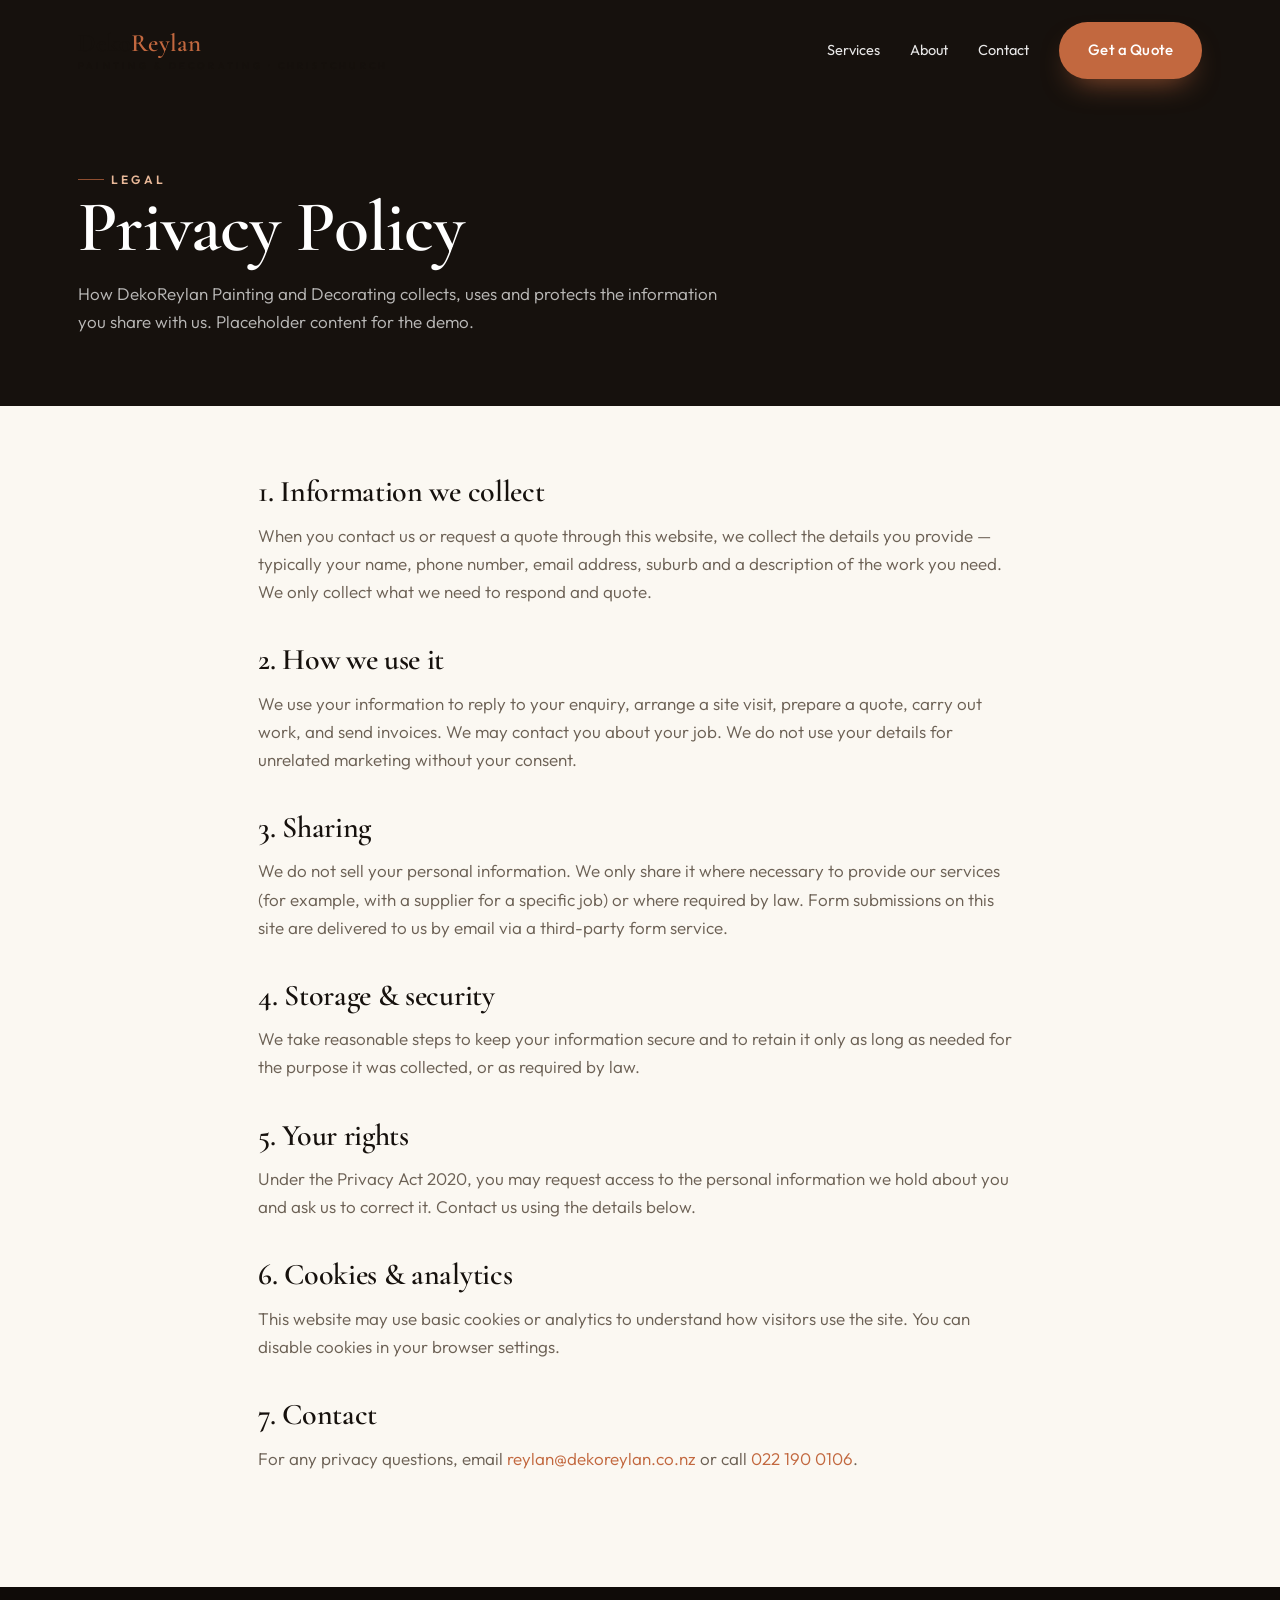
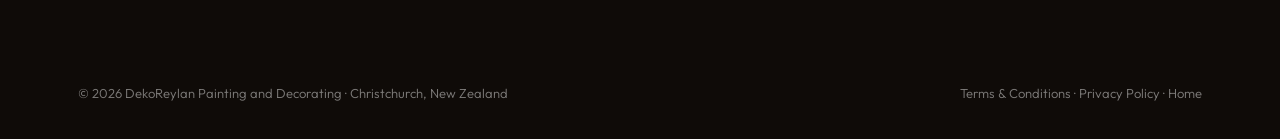
==== privacy.html @ f96023ec "Initial build: DekoReylan Painting and Decorating" ====
<!DOCTYPE html>
<html lang="en-NZ">
<head>
<meta charset="UTF-8" />
<meta name="viewport" content="width=device-width, initial-scale=1.0" />
<title>Privacy Policy | DekoReylan Painting and Decorating</title>
<meta name="description" content="Privacy policy for DekoReylan Painting and Decorating, Christchurch." />
<link rel="icon" href="data:image/svg+xml,%3Csvg xmlns='http://www.w3.org/2000/svg' viewBox='0 0 100 100'%3E%3Crect width='100' height='100' rx='20' fill='%2316110D'/%3E%3Ctext x='50' y='70' font-family='Georgia,serif' font-size='58' fill='%23C2683F' text-anchor='middle'%3ED%3C/text%3E%3C/svg%3E" />
<link rel="preconnect" href="https://fonts.googleapis.com" />
<link rel="preconnect" href="https://fonts.gstatic.com" crossorigin />
<link href="https://fonts.googleapis.com/css2?family=Cormorant+Garamond:wght@500;600;700&family=Outfit:wght@300;400;500;600&display=swap" rel="stylesheet" />
<link rel="stylesheet" href="styles.css" />
</head>
<body>

<header class="nav scrolled">
  <div class="wrap nav-inner">
    <a href="index.html" class="brand" style="color:var(--ink)">Deko<b>Reylan</b><small>Painting &amp; Decorating · Christchurch</small></a>
    <nav class="nav-links">
      <a class="lk" href="index.html#services">Services</a>
      <a class="lk" href="index.html#about">About</a>
      <a class="lk" href="index.html#contact">Contact</a>
      <a class="btn btn-primary" href="tel:+64221900106">Get a Quote</a>
    </nav>
    <button class="nav-toggle"><span></span><span></span><span></span></button>
  </div>
</header>

<section class="page-hero">
  <div class="wrap">
    <span class="eyebrow" style="color:#E9B999">Legal</span>
    <h1>Privacy Policy</h1>
    <p>How DekoReylan Painting and Decorating collects, uses and protects the information you share with us. Placeholder content for the demo.</p>
  </div>
</section>

<section class="legal">
  <div class="wrap" style="max-width:820px">
    <h2>1. Information we collect</h2>
    <p>When you contact us or request a quote through this website, we collect the details you provide — typically your name, phone number, email address, suburb and a description of the work you need. We only collect what we need to respond and quote.</p>

    <h2>2. How we use it</h2>
    <p>We use your information to reply to your enquiry, arrange a site visit, prepare a quote, carry out work, and send invoices. We may contact you about your job. We do not use your details for unrelated marketing without your consent.</p>

    <h2>3. Sharing</h2>
    <p>We do not sell your personal information. We only share it where necessary to provide our services (for example, with a supplier for a specific job) or where required by law. Form submissions on this site are delivered to us by email via a third-party form service.</p>

    <h2>4. Storage &amp; security</h2>
    <p>We take reasonable steps to keep your information secure and to retain it only as long as needed for the purpose it was collected, or as required by law.</p>

    <h2>5. Your rights</h2>
    <p>Under the Privacy Act 2020, you may request access to the personal information we hold about you and ask us to correct it. Contact us using the details below.</p>

    <h2>6. Cookies &amp; analytics</h2>
    <p>This website may use basic cookies or analytics to understand how visitors use the site. You can disable cookies in your browser settings.</p>

    <h2>7. Contact</h2>
    <p>For any privacy questions, email <a href="mailto:reylan@dekoreylan.co.nz" style="color:var(--accent)">reylan@dekoreylan.co.nz</a> or call <a href="tel:+64221900106" style="color:var(--accent)">022 190 0106</a>.</p>
  </div>
</section>

<footer>
  <div class="wrap">
    <div class="foot-bottom">
      <span>© <span id="yr"></span> DekoReylan Painting and Decorating · Christchurch, New Zealand</span>
      <span><a href="terms.html">Terms &amp; Conditions</a> · <a href="privacy.html">Privacy Policy</a> · <a href="index.html">Home</a></span>
    </div>
  </div>
</footer>
<script>document.getElementById('yr').textContent=new Date().getFullYear();</script>
<script src="main.js"></script>
</body>
</html>
---- styles.css ----
/* DekoReylan Painting and Decorating — Premium archetype
   Display: Cormorant Garamond · Body: Outfit
   Accent: terracotta clay on warm near-black */

:root{
  --ink:#16110D;
  --ink-soft:#241B14;
  --bone:#F3EDE3;
  --paper:#FBF8F2;
  --paper-2:#F7F2EA;
  --accent:#C2683F;
  --accent-deep:#A9512C;
  --text:#1E1812;
  --muted:#6E635723;
  --muted-text:#6C6155;
  --line:rgba(22,17,13,.10);
  --line-light:rgba(255,255,255,.14);
  --radius:14px;
  --radius-lg:22px;
  --shadow:0 22px 60px -28px rgba(22,17,13,.45);
  --shadow-sm:0 10px 30px -18px rgba(22,17,13,.40);
  --maxw:1180px;
  --ease:cubic-bezier(.22,.61,.36,1);
}

*{box-sizing:border-box}
html{scroll-behavior:smooth}
body{
  margin:0;
  font-family:"Outfit",-apple-system,BlinkMacSystemFont,"Segoe UI",sans-serif;
  color:var(--text);
  background:var(--paper);
  font-size:17px;
  line-height:1.65;
  font-weight:330;
  -webkit-font-smoothing:antialiased;
  overflow-x:hidden;
}
h1,h2,h3,h4{
  font-family:"Cormorant Garamond",Georgia,serif;
  font-weight:600;
  line-height:1.06;
  letter-spacing:-.01em;
  margin:0;
  color:var(--ink);
}
p{margin:0}
a{color:inherit;text-decoration:none}
img{display:block;max-width:100%}

.wrap{max-width:var(--maxw);margin:0 auto;padding:0 28px}
.eyebrow{
  font-family:"Outfit",sans-serif;
  text-transform:uppercase;
  letter-spacing:.26em;
  font-size:12px;
  font-weight:600;
  color:var(--accent);
  display:inline-flex;align-items:center;gap:.6em;
}
.eyebrow::before{content:"";width:26px;height:1px;background:var(--accent);display:inline-block;opacity:.7}

/* consistent image treatment across the whole site */
.treat{filter:saturate(.9) contrast(1.04) brightness(.98)}

/* ---------- buttons ---------- */
.btn{
  --b:var(--accent);
  display:inline-flex;align-items:center;justify-content:center;gap:.55em;
  padding:15px 28px;border-radius:999px;
  font-family:"Outfit",sans-serif;font-weight:500;font-size:15px;letter-spacing:.01em;
  cursor:pointer;border:1px solid transparent;
  transition:transform .35s var(--ease),background .3s var(--ease),color .3s,box-shadow .3s;
  white-space:nowrap;
}
.btn-primary{background:var(--accent);color:#fff;box-shadow:0 14px 30px -14px rgba(194,104,63,.8)}
.btn-primary:hover{background:var(--accent-deep);transform:translateY(-2px)}
.btn-ghost{background:transparent;color:#fff;border-color:rgba(255,255,255,.4)}
.btn-ghost:hover{background:rgba(255,255,255,.1);border-color:#fff;transform:translateY(-2px)}
.btn-dark{background:var(--ink);color:#fff}
.btn-dark:hover{background:var(--ink-soft);transform:translateY(-2px)}

/* ---------- intro overlay ---------- */
#intro{
  position:fixed;inset:0;z-index:2000;background:var(--ink);
  display:flex;align-items:center;justify-content:center;flex-direction:column;gap:14px;
  transition:opacity .8s var(--ease),visibility .8s;
}
#intro.done{opacity:0;visibility:hidden}
#intro .mark{
  font-family:"Cormorant Garamond",serif;font-size:clamp(30px,6vw,52px);color:#fff;
  letter-spacing:.02em;opacity:0;transform:translateY(14px);
  animation:introUp .9s var(--ease) .15s forwards;
}
#intro .mark span{color:var(--accent)}
#intro .ln{width:0;height:2px;background:var(--accent);animation:introLn 1.1s var(--ease) .5s forwards}
@keyframes introUp{to{opacity:1;transform:none}}
@keyframes introLn{to{width:120px}}

/* ---------- nav ---------- */
header.nav{
  position:fixed;top:0;left:0;right:0;z-index:1000;
  transition:background .4s var(--ease),box-shadow .4s,padding .4s;
  padding:22px 0;
}
header.nav.scrolled{background:rgba(251,248,242,.92);backdrop-filter:blur(12px);box-shadow:0 1px 0 var(--line);padding:14px 0}
.nav-inner{display:flex;align-items:center;justify-content:space-between;gap:20px}
.brand{font-family:"Cormorant Garamond",serif;font-size:25px;font-weight:600;color:#fff;letter-spacing:.01em;line-height:1;transition:color .4s}
.brand b{color:var(--accent);font-weight:600}
.brand small{display:block;font-family:"Outfit",sans-serif;font-size:9.5px;letter-spacing:.34em;text-transform:uppercase;font-weight:500;opacity:.7;margin-top:5px}
header.nav.scrolled .brand{color:var(--ink)}
.nav-links{display:flex;align-items:center;gap:30px}
.nav-links a.lk{font-family:"Outfit",sans-serif;font-size:14.5px;font-weight:400;color:rgba(255,255,255,.9);position:relative;transition:color .3s}
header.nav.scrolled .nav-links a.lk{color:var(--muted-text)}
.nav-links a.lk::after{content:"";position:absolute;left:0;bottom:-6px;height:1.5px;width:0;background:var(--accent);transition:width .35s var(--ease)}
.nav-links a.lk:hover::after{width:100%}
.nav-links a.lk:hover{color:var(--accent)}
.nav-phone{font-family:"Outfit",sans-serif}
.nav-toggle{display:none;background:none;border:0;cursor:pointer;flex-direction:column;gap:5px;padding:6px}
.nav-toggle span{width:26px;height:2px;background:#fff;transition:.3s}
header.nav.scrolled .nav-toggle span{background:var(--ink)}

/* ---------- hero ---------- */
.hero{position:relative;min-height:100svh;background:var(--ink);display:flex;align-items:flex-end;overflow:hidden}
.hero-slides{position:absolute;inset:0;z-index:0}
.hero-slide{position:absolute;inset:0;opacity:0;transition:opacity 1.8s var(--ease);transform:scale(1.06)}
.hero-slide.active{opacity:1;animation:kenburns 8s linear forwards}
.hero-slide img{width:100%;height:100%;object-fit:cover}
.hero-slide::after{content:"";position:absolute;inset:0;
  background:linear-gradient(180deg,rgba(22,17,13,.55) 0%,rgba(22,17,13,.45) 35%,rgba(22,17,13,.82) 100%);}
@keyframes kenburns{from{transform:scale(1.02)}to{transform:scale(1.12)}}
.hero-content{position:relative;z-index:2;width:100%;padding-bottom:8vh;padding-top:140px}
.hero h1{color:#fff;font-size:clamp(44px,7.4vw,92px);max-width:15ch;font-weight:600}
.hero .lead{color:rgba(255,255,255,.86);font-size:clamp(17px,2.1vw,21px);max-width:50ch;margin-top:22px;font-weight:300}
.hero .eyebrow{color:#E9B999}
.hero .eyebrow::before{background:#E9B999}
.hero-cta{display:flex;gap:14px;margin-top:38px;flex-wrap:wrap}
.hero-meta{display:flex;gap:34px;margin-top:46px;flex-wrap:wrap;border-top:1px solid rgba(255,255,255,.16);padding-top:26px;max-width:560px}
.hero-meta div{color:#fff}
.hero-meta b{font-family:"Cormorant Garamond",serif;font-size:30px;font-weight:600;display:block;line-height:1}
.hero-meta span{font-size:12.5px;letter-spacing:.04em;color:rgba(255,255,255,.66);text-transform:uppercase}
.scroll-hint{position:absolute;right:30px;bottom:28px;z-index:3;color:rgba(255,255,255,.6);font-size:11px;letter-spacing:.3em;text-transform:uppercase;writing-mode:vertical-rl;display:flex;align-items:center;gap:12px}
.scroll-hint::after{content:"";width:1px;height:46px;background:rgba(255,255,255,.4);animation:scrollpulse 2s var(--ease) infinite}
@keyframes scrollpulse{0%,100%{transform:scaleY(.4);opacity:.4}50%{transform:scaleY(1);opacity:1}}

/* ---------- sections ---------- */
section{padding:clamp(72px,11vh,128px) 0}
.bg-bone{background:var(--bone)}
.bg-paper{background:var(--paper)}
.bg-ink{background:var(--ink);color:#fff}
.sec-head{max-width:680px;margin-bottom:54px}
.sec-head h2{font-size:clamp(34px,5vw,58px);margin-top:16px}
.sec-head p{color:var(--muted-text);margin-top:18px;font-size:18px}
.bg-ink .sec-head h2{color:#fff}
.bg-ink .sec-head p{color:rgba(255,255,255,.72)}

/* trust strip */
.trust{background:var(--ink-soft);color:#fff;padding:0}
.trust .wrap{display:grid;grid-template-columns:repeat(3,1fr);gap:0}
.trust-item{padding:40px 32px;display:flex;gap:18px;align-items:flex-start;border-right:1px solid rgba(255,255,255,.1)}
.trust-item:last-child{border-right:0}
.trust-item .ic{flex:0 0 auto;width:46px;height:46px;border-radius:12px;background:rgba(194,104,63,.16);display:flex;align-items:center;justify-content:center;color:var(--accent)}
.trust-item h4{color:#fff;font-size:23px;margin-bottom:3px}
.trust-item p{color:rgba(255,255,255,.66);font-size:14.5px;line-height:1.5}

/* services */
.services-grid{display:grid;grid-template-columns:repeat(3,1fr);gap:22px}
.svc{background:var(--paper);border:1px solid var(--line);border-radius:var(--radius-lg);padding:34px 30px;transition:transform .4s var(--ease),box-shadow .4s,border-color .4s;position:relative;overflow:hidden}
.bg-bone .svc{background:#fff}
.svc::before{content:"";position:absolute;left:0;top:0;height:3px;width:0;background:var(--accent);transition:width .4s var(--ease)}
.svc:hover{transform:translateY(-6px);box-shadow:var(--shadow);border-color:transparent}
.svc:hover::before{width:100%}
.svc .num{font-family:"Cormorant Garamond",serif;font-size:15px;color:var(--accent);letter-spacing:.1em}
.svc h3{font-size:27px;margin:14px 0 10px}
.svc p{color:var(--muted-text);font-size:15.5px}
.svc ul{list-style:none;padding:0;margin:16px 0 0;display:flex;flex-wrap:wrap;gap:8px}
.svc li{font-size:12.5px;color:var(--muted-text);background:var(--paper-2);border:1px solid var(--line);padding:5px 11px;border-radius:999px}
.bg-bone .svc li{background:var(--bone)}

/* about */
.about-grid{display:grid;grid-template-columns:1fr 1.05fr;gap:64px;align-items:center}
.about-media{position:relative}
.about-media img{width:100%;aspect-ratio:4/3;object-fit:cover;border-radius:var(--radius-lg);box-shadow:var(--shadow)}
.about-media .tag{position:absolute;right:-14px;bottom:-14px;background:var(--accent);color:#fff;padding:20px 26px;border-radius:var(--radius);box-shadow:var(--shadow-sm);max-width:230px}
.about-media .tag b{font-family:"Cormorant Garamond",serif;font-size:30px;display:block;line-height:1.05}
.about-media .tag span{font-size:13px;opacity:.92}
.about-copy h2{font-size:clamp(32px,4.6vw,52px);margin:16px 0 20px}
.about-copy p{color:var(--muted-text);margin-bottom:16px}
.checklist{list-style:none;padding:0;margin:26px 0 0;display:grid;gap:14px}
.checklist li{display:flex;gap:14px;align-items:flex-start;font-size:16px;color:var(--text)}
.checklist .ck{flex:0 0 auto;width:26px;height:26px;border-radius:50%;background:rgba(194,104,63,.14);color:var(--accent);display:flex;align-items:center;justify-content:center;margin-top:2px}
.checklist b{font-weight:500}
.checklist span{color:var(--muted-text);font-size:14.5px;display:block}

/* gallery */
.gallery{display:grid;grid-template-columns:repeat(4,1fr);grid-auto-rows:200px;gap:16px}
.gallery figure{margin:0;overflow:hidden;border-radius:var(--radius);position:relative}
.gallery img{width:100%;height:100%;object-fit:cover;transition:transform .7s var(--ease)}
.gallery figure:hover img{transform:scale(1.07)}
.gallery .wide{grid-column:span 2}
.gallery .tall{grid-row:span 2}
.gallery figcaption{position:absolute;left:0;right:0;bottom:0;padding:14px 16px;color:#fff;font-size:13px;letter-spacing:.04em;background:linear-gradient(transparent,rgba(22,17,13,.78));opacity:0;transform:translateY(8px);transition:.4s var(--ease)}
.gallery figure:hover figcaption{opacity:1;transform:none}

/* crew */
.crew-grid{display:grid;grid-template-columns:repeat(3,1fr);gap:22px}
.crew-card{background:var(--paper);border:1px solid var(--line);border-radius:var(--radius-lg);padding:36px 30px;text-align:center;transition:transform .4s var(--ease),box-shadow .4s}
.bg-bone .crew-card{background:#fff}
.crew-card:hover{transform:translateY(-5px);box-shadow:var(--shadow)}
.avatar{width:78px;height:78px;border-radius:50%;background:var(--ink);color:#fff;display:flex;align-items:center;justify-content:center;font-family:"Cormorant Garamond",serif;font-size:28px;margin:0 auto 18px;border:2px solid var(--accent);box-shadow:0 0 0 5px rgba(194,104,63,.12)}
.crew-card h3{font-size:25px}
.crew-card .role{color:var(--accent);font-size:13px;text-transform:uppercase;letter-spacing:.14em;margin:6px 0 12px;font-family:"Outfit",sans-serif}
.crew-card p{color:var(--muted-text);font-size:14.5px}
.badge{display:inline-block;font-family:"Outfit",sans-serif;font-size:11px;text-transform:uppercase;letter-spacing:.18em;color:var(--accent);background:rgba(194,104,63,.12);padding:6px 14px;border-radius:999px;margin-bottom:18px;font-weight:500}

/* reviews */
.reviews-grid{display:grid;grid-template-columns:repeat(2,1fr);gap:22px}
.review{background:var(--paper);border:1px solid var(--line);border-radius:var(--radius-lg);padding:34px 32px;transition:transform .4s var(--ease),box-shadow .4s}
.bg-bone .review{background:#fff}
.review:hover{transform:translateY(-4px);box-shadow:var(--shadow)}
.stars{color:var(--accent);font-size:16px;letter-spacing:3px;margin-bottom:16px}
.review p{font-size:18px;font-style:italic;color:var(--text);font-family:"Cormorant Garamond",serif;line-height:1.45}
.review .who{display:flex;align-items:center;gap:13px;margin-top:22px}
.review .who .dot{width:42px;height:42px;border-radius:50%;background:var(--ink);color:#fff;display:flex;align-items:center;justify-content:center;font-family:"Cormorant Garamond",serif;font-size:18px}
.review .who b{font-weight:500;font-family:"Outfit",sans-serif;font-size:15px}
.review .who span{display:block;color:var(--muted-text);font-size:13px}

/* review funnel banner */
.funnel{background:var(--ink);text-align:center;position:relative;overflow:hidden}
.funnel::before{content:"";position:absolute;inset:0;background:radial-gradient(circle at 50% 120%,rgba(194,104,63,.22),transparent 60%)}
.funnel .wrap{position:relative;z-index:1}
.funnel .eyebrow{color:#E9B999;justify-content:center}
.funnel .eyebrow::before{background:#E9B999}
.funnel h2{color:#fff;font-size:clamp(32px,5vw,56px);margin:18px auto;max-width:18ch}
.funnel .bigstars{color:var(--accent);font-size:34px;letter-spacing:8px;margin-bottom:24px}
.funnel p{color:rgba(255,255,255,.74);max-width:54ch;margin:0 auto 30px}

/* contact */
.contact-grid{display:grid;grid-template-columns:.95fr 1.05fr;gap:56px;align-items:start}
.contact-info h2{color:#fff;font-size:clamp(32px,4.6vw,52px);margin:16px 0 18px}
.contact-info p{color:rgba(255,255,255,.74);margin-bottom:30px}
.contact-info .eyebrow{color:#E9B999}
.contact-info .eyebrow::before{background:#E9B999}
.cinfo{display:grid;gap:2px;margin-top:8px}
.cinfo a,.cinfo div{display:flex;gap:16px;align-items:center;padding:18px 0;border-bottom:1px solid rgba(255,255,255,.12);color:#fff;transition:color .3s}
.cinfo a:hover{color:var(--accent)}
.cinfo .ic{width:42px;height:42px;border-radius:11px;background:rgba(194,104,63,.16);color:var(--accent);display:flex;align-items:center;justify-content:center;flex:0 0 auto}
.cinfo small{display:block;color:rgba(255,255,255,.55);font-size:12px;text-transform:uppercase;letter-spacing:.1em}
.cinfo b{font-weight:400;font-size:17px}
.form{background:var(--paper);border-radius:var(--radius-lg);padding:38px;box-shadow:var(--shadow)}
.form h3{font-size:26px;margin-bottom:6px}
.form .sub{color:var(--muted-text);font-size:14.5px;margin-bottom:24px}
.field{margin-bottom:16px}
.field label{display:block;font-size:13px;font-weight:500;letter-spacing:.02em;margin-bottom:7px;color:var(--text)}
.field input,.field select,.field textarea{
  width:100%;padding:14px 16px;border:1px solid var(--line);border-radius:11px;
  font-family:"Outfit",sans-serif;font-size:15px;background:#fff;color:var(--text);transition:border .3s,box-shadow .3s;
}
.field textarea{resize:vertical;min-height:120px}
.field input:focus,.field select:focus,.field textarea:focus{outline:none;border-color:var(--accent);box-shadow:0 0 0 3px rgba(194,104,63,.14)}
.row2{display:grid;grid-template-columns:1fr 1fr;gap:14px}
.form .btn-primary{width:100%;margin-top:8px}

/* footer */
footer{background:#0F0B08;color:rgba(255,255,255,.7);padding:70px 0 34px}
.foot-grid{display:grid;grid-template-columns:1.6fr 1fr 1fr;gap:40px;padding-bottom:42px;border-bottom:1px solid rgba(255,255,255,.1)}
.foot-brand .brand{color:#fff;font-size:26px;margin-bottom:14px}
.foot-brand p{font-size:14.5px;max-width:34ch;line-height:1.6}
.foot-col h5{color:#fff;font-family:"Outfit",sans-serif;font-size:12px;text-transform:uppercase;letter-spacing:.18em;margin:0 0 18px;font-weight:600}
.foot-col a,.foot-col span{display:block;font-size:14.5px;color:rgba(255,255,255,.66);padding:6px 0;transition:color .3s}
.foot-col a:hover{color:var(--accent)}
.foot-bottom{display:flex;justify-content:space-between;flex-wrap:wrap;gap:12px;padding-top:26px;font-size:13px;color:rgba(255,255,255,.45)}
.foot-bottom a:hover{color:var(--accent)}

/* reveal animation */
.reveal{opacity:0;transform:translateY(28px);transition:opacity .9s var(--ease),transform .9s var(--ease)}
.reveal.in{opacity:1;transform:none}
.reveal.d1{transition-delay:.08s}.reveal.d2{transition-delay:.16s}.reveal.d3{transition-delay:.24s}.reveal.d4{transition-delay:.32s}

/* generic page (terms/privacy/review/private) */
.page-hero{background:var(--ink);color:#fff;padding:160px 0 70px}
.page-hero h1{color:#fff;font-size:clamp(38px,6vw,72px)}
.page-hero p{color:rgba(255,255,255,.7);margin-top:14px;max-width:60ch}
.legal{padding:70px 0 100px}
.legal h2{font-size:30px;margin:38px 0 14px}
.legal h2:first-child{margin-top:0}
.legal p{color:var(--muted-text);margin-bottom:14px}
.legal ul{color:var(--muted-text);padding-left:20px}
.legal li{margin-bottom:8px}

/* review picker */
.review-stage{min-height:calc(100vh - 230px);display:flex;align-items:center;justify-content:center;padding:60px 0;background:var(--bone)}
.review-card{background:#fff;max-width:620px;width:100%;border-radius:var(--radius-lg);padding:54px 44px;text-align:center;box-shadow:var(--shadow)}
.review-card .badge{margin-bottom:22px}
.review-card h1{font-size:clamp(32px,5vw,46px)}
.review-card p{color:var(--muted-text);margin:16px 0 34px}
.star-pick{display:flex;justify-content:center;gap:10px;direction:rtl}
.star-pick button{background:none;border:0;font-size:50px;color:#D8CFC2;cursor:pointer;transition:transform .2s,color .2s;line-height:1}
.star-pick button:hover,.star-pick button:hover~button,.star-pick button:focus,.star-pick button:focus~button{color:var(--accent);transform:scale(1.12)}
.review-hint{margin-top:24px;font-size:13px;color:var(--muted-text);letter-spacing:.04em}
.success{background:rgba(194,104,63,.1);border:1px solid rgba(194,104,63,.3);color:var(--accent-deep);padding:22px;border-radius:var(--radius);margin-top:18px;display:none}
.success.show{display:block}

/* responsive */
@media(max-width:980px){
  .about-grid,.contact-grid{grid-template-columns:1fr;gap:40px}
  .trust .wrap{grid-template-columns:1fr}
  .trust-item{border-right:0;border-bottom:1px solid rgba(255,255,255,.1)}
  .trust-item:last-child{border-bottom:0}
  .services-grid,.crew-grid{grid-template-columns:repeat(2,1fr)}
  .reviews-grid{grid-template-columns:1fr}
  .foot-grid{grid-template-columns:1fr 1fr}
  .gallery{grid-template-columns:repeat(2,1fr);grid-auto-rows:160px}
  .about-media .tag{position:static;margin-top:18px;max-width:none}
}
@media(max-width:640px){
  body{font-size:16px}
  .nav-links{position:fixed;inset:0 0 0 auto;width:78%;max-width:320px;background:var(--ink);flex-direction:column;justify-content:center;align-items:flex-start;padding:40px;gap:22px;transform:translateX(100%);transition:transform .4s var(--ease);z-index:999}
  .nav-links.open{transform:none}
  .nav-links a.lk{color:#fff;font-size:19px}
  header.nav.scrolled .nav-links a.lk{color:#fff}
  .nav-toggle{display:flex;z-index:1001}
  .nav-toggle.open span:nth-child(1){transform:translateY(7px) rotate(45deg);background:#fff}
  .nav-toggle.open span:nth-child(2){opacity:0}
  .nav-toggle.open span:nth-child(3){transform:translateY(-7px) rotate(-45deg);background:#fff}
  .services-grid,.crew-grid{grid-template-columns:1fr}
  .foot-grid{grid-template-columns:1fr}
  .row2{grid-template-columns:1fr}
  .hero-meta{gap:22px}
  .form{padding:28px 22px}
  .review-card{padding:40px 24px}
  .star-pick button{font-size:40px}
}
@media(prefers-reduced-motion:reduce){
  *{animation:none!important;transition:none!important}
  .hero-slide{opacity:0}.hero-slide.active{opacity:1}
  .reveal{opacity:1;transform:none}
  #intro{display:none}
}
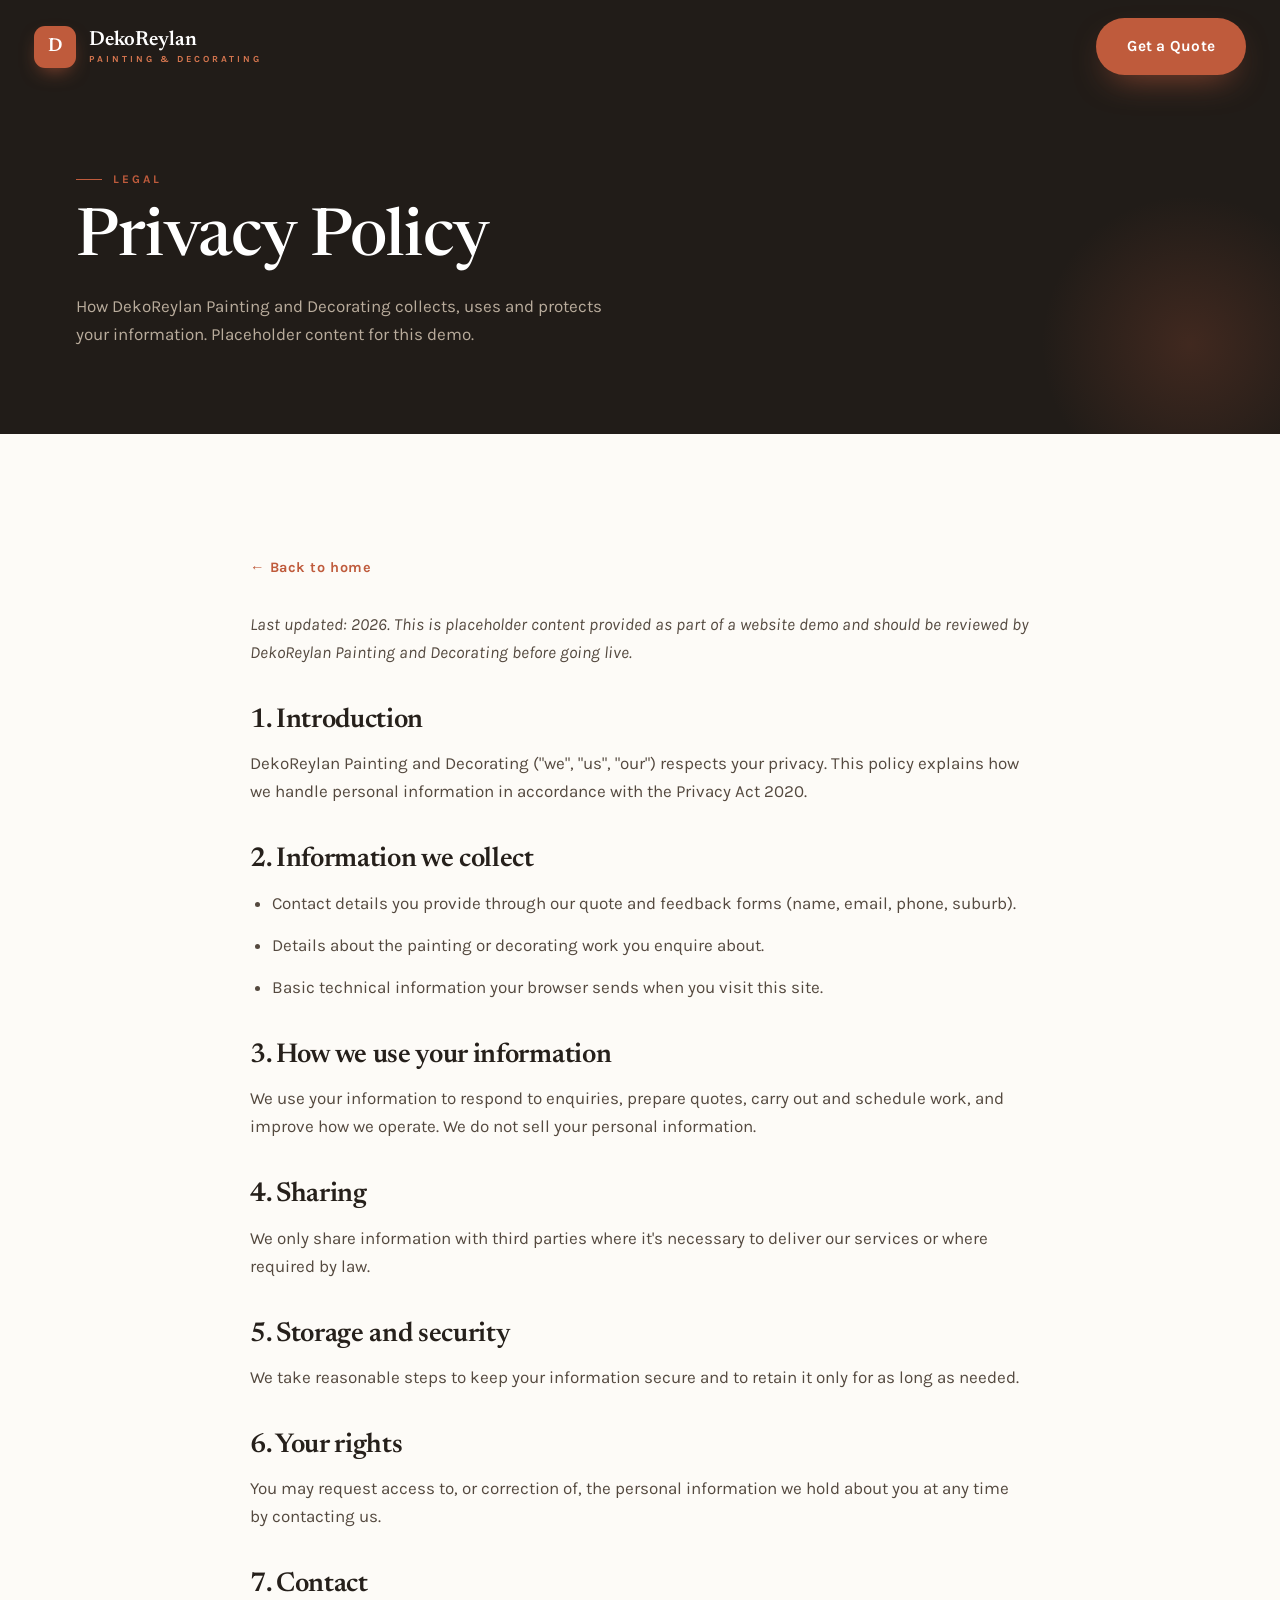
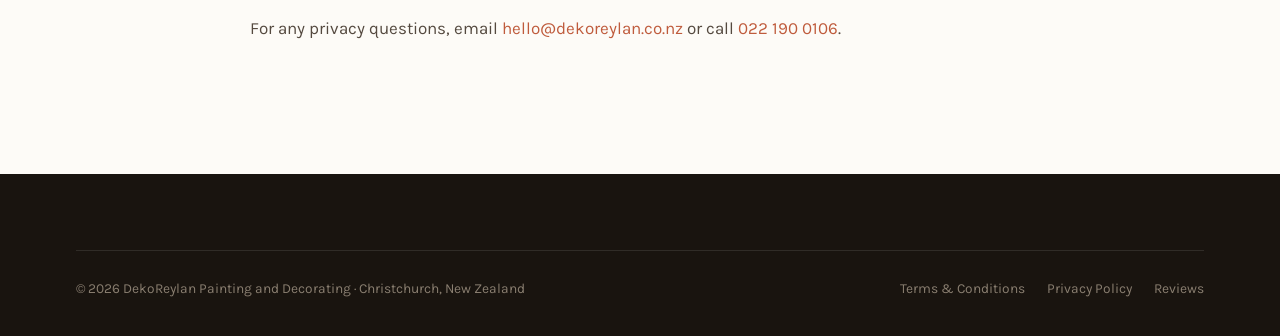
==== commit 31c695f1: "Rebuild: DekoReylan Painting and Decorating (Crafted archetype)" ====
--- a/privacy.html
+++ b/privacy.html
@@ -1,73 +1,77 @@
 <!DOCTYPE html>
 <html lang="en-NZ">
 <head>
-<meta charset="UTF-8" />
-<meta name="viewport" content="width=device-width, initial-scale=1.0" />
+<meta charset="UTF-8">
+<meta name="viewport" content="width=device-width, initial-scale=1.0">
 <title>Privacy Policy | DekoReylan Painting and Decorating</title>
-<meta name="description" content="Privacy policy for DekoReylan Painting and Decorating, Christchurch." />
-<link rel="icon" href="data:image/svg+xml,%3Csvg xmlns='http://www.w3.org/2000/svg' viewBox='0 0 100 100'%3E%3Crect width='100' height='100' rx='20' fill='%2316110D'/%3E%3Ctext x='50' y='70' font-family='Georgia,serif' font-size='58' fill='%23C2683F' text-anchor='middle'%3ED%3C/text%3E%3C/svg%3E" />
-<link rel="preconnect" href="https://fonts.googleapis.com" />
-<link rel="preconnect" href="https://fonts.gstatic.com" crossorigin />
-<link href="https://fonts.googleapis.com/css2?family=Cormorant+Garamond:wght@500;600;700&family=Outfit:wght@300;400;500;600&display=swap" rel="stylesheet" />
-<link rel="stylesheet" href="styles.css" />
+<meta name="description" content="Privacy policy for DekoReylan Painting and Decorating, Christchurch.">
+<meta name="theme-color" content="#211c18">
+<link rel="icon" href="data:image/svg+xml,%3Csvg xmlns='http://www.w3.org/2000/svg' viewBox='0 0 100 100'%3E%3Crect width='100' height='100' rx='22' fill='%23bf5b3c'/%3E%3Ctext x='50' y='70' font-family='Georgia,serif' font-size='58' font-weight='600' fill='white' text-anchor='middle'%3ED%3C/text%3E%3C/svg%3E">
+<link rel="preconnect" href="https://fonts.googleapis.com">
+<link rel="preconnect" href="https://fonts.gstatic.com" crossorigin>
+<link href="https://fonts.googleapis.com/css2?family=Newsreader:ital,opsz,wght@0,6..72,400;0,6..72,500;0,6..72,600;1,6..72,400&family=Karla:wght@400;500;600;700&display=swap" rel="stylesheet">
+<link rel="stylesheet" href="styles.css">
 </head>
 <body>
+<nav class="nav scrolled">
+  <a href="index.html" class="brand"><span class="mark">D</span><span class="bname">DekoReylan<small>Painting &amp; Decorating</small></span></a>
+  <div class="nav-cta"><a href="index.html#contact" class="btn btn--accent">Get a Quote</a></div>
+</nav>
 
-<header class="nav scrolled">
-  <div class="wrap nav-inner">
-    <a href="index.html" class="brand" style="color:var(--ink)">Deko<b>Reylan</b><small>Painting &amp; Decorating · Christchurch</small></a>
-    <nav class="nav-links">
-      <a class="lk" href="index.html#services">Services</a>
-      <a class="lk" href="index.html#about">About</a>
-      <a class="lk" href="index.html#contact">Contact</a>
-      <a class="btn btn-primary" href="tel:+64221900106">Get a Quote</a>
-    </nav>
-    <button class="nav-toggle"><span></span><span></span><span></span></button>
+<header class="page-hero">
+  <div class="wrap">
+    <span class="eyebrow">Legal</span>
+    <h1>Privacy Policy</h1>
+    <p>How DekoReylan Painting and Decorating collects, uses and protects your information. Placeholder content for this demo.</p>
   </div>
 </header>
 
-<section class="page-hero">
+<section class="section">
   <div class="wrap">
-    <span class="eyebrow" style="color:#E9B999">Legal</span>
-    <h1>Privacy Policy</h1>
-    <p>How DekoReylan Painting and Decorating collects, uses and protects the information you share with us. Placeholder content for the demo.</p>
+    <div class="prose">
+      <a href="index.html" class="back-link">← Back to home</a>
+      <p><em>Last updated: <span data-year>2026</span>. This is placeholder content provided as part of a website demo and should be reviewed by DekoReylan Painting and Decorating before going live.</em></p>
+
+      <h2>1. Introduction</h2>
+      <p>DekoReylan Painting and Decorating ("we", "us", "our") respects your privacy. This policy explains how we handle personal information in accordance with the Privacy Act 2020.</p>
+
+      <h2>2. Information we collect</h2>
+      <ul>
+        <li>Contact details you provide through our quote and feedback forms (name, email, phone, suburb).</li>
+        <li>Details about the painting or decorating work you enquire about.</li>
+        <li>Basic technical information your browser sends when you visit this site.</li>
+      </ul>
+
+      <h2>3. How we use your information</h2>
+      <p>We use your information to respond to enquiries, prepare quotes, carry out and schedule work, and improve how we operate. We do not sell your personal information.</p>
+
+      <h2>4. Sharing</h2>
+      <p>We only share information with third parties where it's necessary to deliver our services or where required by law.</p>
+
+      <h2>5. Storage and security</h2>
+      <p>We take reasonable steps to keep your information secure and to retain it only for as long as needed.</p>
+
+      <h2>6. Your rights</h2>
+      <p>You may request access to, or correction of, the personal information we hold about you at any time by contacting us.</p>
+
+      <h2>7. Contact</h2>
+      <p>For any privacy questions, email <a href="mailto:hello@dekoreylan.co.nz" style="color:var(--accent)">hello@dekoreylan.co.nz</a> or call <a href="tel:+64221900106" style="color:var(--accent)">022 190 0106</a>.</p>
+    </div>
   </div>
 </section>
 
-<section class="legal">
-  <div class="wrap" style="max-width:820px">
-    <h2>1. Information we collect</h2>
-    <p>When you contact us or request a quote through this website, we collect the details you provide — typically your name, phone number, email address, suburb and a description of the work you need. We only collect what we need to respond and quote.</p>
-
-    <h2>2. How we use it</h2>
-    <p>We use your information to reply to your enquiry, arrange a site visit, prepare a quote, carry out work, and send invoices. We may contact you about your job. We do not use your details for unrelated marketing without your consent.</p>
-
-    <h2>3. Sharing</h2>
-    <p>We do not sell your personal information. We only share it where necessary to provide our services (for example, with a supplier for a specific job) or where required by law. Form submissions on this site are delivered to us by email via a third-party form service.</p>
-
-    <h2>4. Storage &amp; security</h2>
-    <p>We take reasonable steps to keep your information secure and to retain it only as long as needed for the purpose it was collected, or as required by law.</p>
-
-    <h2>5. Your rights</h2>
-    <p>Under the Privacy Act 2020, you may request access to the personal information we hold about you and ask us to correct it. Contact us using the details below.</p>
-
-    <h2>6. Cookies &amp; analytics</h2>
-    <p>This website may use basic cookies or analytics to understand how visitors use the site. You can disable cookies in your browser settings.</p>
-
-    <h2>7. Contact</h2>
-    <p>For any privacy questions, email <a href="mailto:reylan@dekoreylan.co.nz" style="color:var(--accent)">reylan@dekoreylan.co.nz</a> or call <a href="tel:+64221900106" style="color:var(--accent)">022 190 0106</a>.</p>
-  </div>
-</section>
-
-<footer>
+<footer class="footer">
   <div class="wrap">
-    <div class="foot-bottom">
-      <span>© <span id="yr"></span> DekoReylan Painting and Decorating · Christchurch, New Zealand</span>
-      <span><a href="terms.html">Terms &amp; Conditions</a> · <a href="privacy.html">Privacy Policy</a> · <a href="index.html">Home</a></span>
+    <div class="footer-bottom" style="border-top:1px solid var(--line);padding-top:26px">
+      <p>© <span data-year>2026</span> DekoReylan Painting and Decorating · Christchurch, New Zealand</p>
+      <div class="fl">
+        <a href="terms.html">Terms &amp; Conditions</a>
+        <a href="privacy.html">Privacy Policy</a>
+        <a href="review.html">Reviews</a>
+      </div>
     </div>
   </div>
 </footer>
-<script>document.getElementById('yr').textContent=new Date().getFullYear();</script>
 <script src="main.js"></script>
 </body>
 </html>
--- a/styles.css
+++ b/styles.css
@@ -1,339 +1,358 @@
-/* DekoReylan Painting and Decorating — Premium archetype
-   Display: Cormorant Garamond · Body: Outfit
-   Accent: terracotta clay on warm near-black */
+/* DekoReylan Painting and Decorating — Crafted archetype
+   Fonts: Newsreader (display serif) + Karla (body)
+   Accent: warm terracotta #bf5b3c · Anchor: warm espresso #211c18 */
 
 :root{
-  --ink:#16110D;
-  --ink-soft:#241B14;
-  --bone:#F3EDE3;
-  --paper:#FBF8F2;
-  --paper-2:#F7F2EA;
-  --accent:#C2683F;
-  --accent-deep:#A9512C;
-  --text:#1E1812;
-  --muted:#6E635723;
-  --muted-text:#6C6155;
-  --line:rgba(22,17,13,.10);
-  --line-light:rgba(255,255,255,.14);
+  --bg:#211c18;
+  --bg-2:#2a241f;
+  --bg-3:#352d26;
+  --bone:#f3ede2;
+  --light:#fdfbf7;
+  --ink:#26201b;
+  --ink-soft:#54493f;
+  --muted:#897e70;
+  --muted-dk:#b9ac9c;
+  --line:rgba(255,255,255,.10);
+  --line-dk:rgba(38,32,27,.13);
+  --accent:#bf5b3c;
+  --accent-2:#d6764f;
+  --accent-soft:rgba(191,91,60,.10);
   --radius:14px;
   --radius-lg:22px;
-  --shadow:0 22px 60px -28px rgba(22,17,13,.45);
-  --shadow-sm:0 10px 30px -18px rgba(22,17,13,.40);
   --maxw:1180px;
+  --shadow:0 26px 60px -28px rgba(40,28,20,.45);
   --ease:cubic-bezier(.22,.61,.36,1);
 }
 
-*{box-sizing:border-box}
-html{scroll-behavior:smooth}
+*{box-sizing:border-box;margin:0;padding:0}
+html{scroll-behavior:smooth;-webkit-text-size-adjust:100%}
 body{
-  margin:0;
-  font-family:"Outfit",-apple-system,BlinkMacSystemFont,"Segoe UI",sans-serif;
-  color:var(--text);
-  background:var(--paper);
+  font-family:'Karla',system-ui,sans-serif;
+  background:var(--light);
+  color:var(--ink);
+  line-height:1.65;
   font-size:17px;
-  line-height:1.65;
-  font-weight:330;
-  -webkit-font-smoothing:antialiased;
   overflow-x:hidden;
 }
-h1,h2,h3,h4{
-  font-family:"Cormorant Garamond",Georgia,serif;
-  font-weight:600;
-  line-height:1.06;
-  letter-spacing:-.01em;
-  margin:0;
-  color:var(--ink);
-}
-p{margin:0}
+img{max-width:100%;display:block}
 a{color:inherit;text-decoration:none}
-img{display:block;max-width:100%}
-
-.wrap{max-width:var(--maxw);margin:0 auto;padding:0 28px}
+
+h1,h2,h3,h4,.display{
+  font-family:'Newsreader',Georgia,serif;
+  font-weight:500;
+  line-height:1.08;
+  letter-spacing:-.012em;
+}
+
+.wrap{max-width:var(--maxw);margin:0 auto;padding:0 26px}
+.section{padding:118px 0;position:relative}
+.section--bone{background:var(--bone)}
+.section--dark{background:var(--bg);color:#eee6db}
+
 .eyebrow{
-  font-family:"Outfit",sans-serif;
+  font-family:'Karla',sans-serif;
   text-transform:uppercase;
   letter-spacing:.26em;
-  font-size:12px;
-  font-weight:600;
+  font-size:.73rem;
+  font-weight:700;
   color:var(--accent);
-  display:inline-flex;align-items:center;gap:.6em;
-}
-.eyebrow::before{content:"";width:26px;height:1px;background:var(--accent);display:inline-block;opacity:.7}
-
-/* consistent image treatment across the whole site */
-.treat{filter:saturate(.9) contrast(1.04) brightness(.98)}
-
-/* ---------- buttons ---------- */
+  display:inline-flex;
+  align-items:center;
+  gap:11px;
+}
+.eyebrow::before{content:"";width:26px;height:1.5px;background:var(--accent);display:inline-block}
+.section--dark .eyebrow{color:var(--accent-2)}
+
+.s-head{max-width:680px;margin-bottom:60px}
+.s-head h2{font-size:clamp(2.2rem,4.8vw,3.5rem);margin:20px 0 16px}
+.s-head p{color:var(--muted);font-size:1.08rem;max-width:580px}
+.section--dark .s-head p{color:var(--muted-dk)}
+.s-head h2 em{font-style:italic;color:var(--accent);font-weight:400}
+
+/* Buttons */
 .btn{
-  --b:var(--accent);
-  display:inline-flex;align-items:center;justify-content:center;gap:.55em;
-  padding:15px 28px;border-radius:999px;
-  font-family:"Outfit",sans-serif;font-weight:500;font-size:15px;letter-spacing:.01em;
-  cursor:pointer;border:1px solid transparent;
-  transition:transform .35s var(--ease),background .3s var(--ease),color .3s,box-shadow .3s;
+  display:inline-flex;align-items:center;justify-content:center;gap:9px;
+  font-family:'Karla',sans-serif;font-weight:700;
+  letter-spacing:.015em;font-size:.96rem;
+  padding:15px 30px;border-radius:50px;
+  cursor:pointer;border:1.5px solid transparent;
+  transition:transform .25s var(--ease),background .25s var(--ease),color .25s var(--ease),box-shadow .25s var(--ease),border-color .25s var(--ease);
   white-space:nowrap;
 }
-.btn-primary{background:var(--accent);color:#fff;box-shadow:0 14px 30px -14px rgba(194,104,63,.8)}
-.btn-primary:hover{background:var(--accent-deep);transform:translateY(-2px)}
-.btn-ghost{background:transparent;color:#fff;border-color:rgba(255,255,255,.4)}
-.btn-ghost:hover{background:rgba(255,255,255,.1);border-color:#fff;transform:translateY(-2px)}
-.btn-dark{background:var(--ink);color:#fff}
-.btn-dark:hover{background:var(--ink-soft);transform:translateY(-2px)}
-
-/* ---------- intro overlay ---------- */
-#intro{
-  position:fixed;inset:0;z-index:2000;background:var(--ink);
-  display:flex;align-items:center;justify-content:center;flex-direction:column;gap:14px;
-  transition:opacity .8s var(--ease),visibility .8s;
-}
+.btn--accent{background:var(--accent);color:#fff;box-shadow:0 14px 34px -14px rgba(191,91,60,.75)}
+.btn--accent:hover{background:var(--accent-2);transform:translateY(-2px)}
+.btn--ghost{background:transparent;border-color:rgba(255,255,255,.36);color:#fff}
+.btn--ghost:hover{border-color:#fff;background:rgba(255,255,255,.08);transform:translateY(-2px)}
+.btn--dark{background:var(--ink);color:#fff}
+.btn--dark:hover{background:#000;transform:translateY(-2px)}
+.btn--block{width:100%}
+
+/* ---------- NAV ---------- */
+.nav{
+  position:fixed;top:0;left:0;right:0;z-index:80;
+  display:flex;align-items:center;justify-content:space-between;
+  padding:18px 34px;
+  background:rgba(33,28,24,0);
+  transition:background .4s var(--ease),padding .4s var(--ease),box-shadow .4s var(--ease);
+}
+.nav.scrolled{background:rgba(31,26,22,.94);backdrop-filter:blur(12px);padding:12px 34px;box-shadow:0 1px 0 rgba(255,255,255,.06)}
+.brand{display:flex;align-items:center;gap:13px;color:#fff}
+.brand .mark{
+  width:42px;height:42px;border-radius:11px;
+  background:var(--accent);color:#fff;
+  font-family:'Newsreader',serif;font-weight:600;font-size:1.18rem;
+  display:grid;place-items:center;letter-spacing:.01em;
+  box-shadow:0 8px 20px -8px rgba(191,91,60,.85);
+}
+.brand .bname{font-family:'Newsreader',serif;font-weight:600;font-size:1.28rem;letter-spacing:0;line-height:1}
+.brand .bname small{display:block;font-family:'Karla',sans-serif;font-size:.58rem;letter-spacing:.32em;text-transform:uppercase;color:var(--accent-2);font-weight:700;margin-top:4px}
+.nav-links{display:flex;align-items:center;gap:34px}
+.nav-links a{color:rgba(255,255,255,.82);font-size:.95rem;font-weight:500;transition:color .2s}
+.nav-links a:hover{color:#fff}
+.nav-cta{display:flex;align-items:center;gap:16px}
+.nav-phone{color:#fff;font-family:'Karla',sans-serif;font-weight:700;letter-spacing:.01em;display:flex;align-items:center;gap:8px}
+.nav-phone svg{width:16px;height:16px;fill:var(--accent-2)}
+.burger{display:none;flex-direction:column;gap:5px;background:none;border:0;cursor:pointer;padding:6px}
+.burger span{width:26px;height:2px;background:#fff;display:block;transition:.3s}
+
+/* ---------- HERO ---------- */
+.hero{
+  position:relative;min-height:100vh;
+  display:flex;align-items:flex-end;
+  background:var(--bg);
+  overflow:hidden;
+}
+.hero-slides{position:absolute;inset:0;z-index:0}
+.hero-slide{
+  position:absolute;inset:0;
+  background-size:cover;background-position:center;
+  filter:saturate(.92) contrast(1.02) brightness(1.02);
+  opacity:0;transform:scale(1.08);
+  transition:opacity 1.6s ease,transform 7s linear;
+}
+.hero-slide.active{opacity:1;transform:scale(1)}
+.hero-overlay{
+  position:absolute;inset:0;z-index:1;
+  background:
+    linear-gradient(180deg,rgba(33,28,24,.50) 0%,rgba(33,28,24,.32) 40%,rgba(33,28,24,.84) 100%),
+    linear-gradient(90deg,rgba(33,28,24,.74) 0%,rgba(33,28,24,.20) 62%);
+}
+.hero-inner{position:relative;z-index:2;width:100%;max-width:var(--maxw);margin:0 auto;padding:0 26px 100px}
+.hero-eyebrow{color:var(--accent-2);margin-bottom:24px}
+.hero h1{
+  color:#fff;font-weight:500;font-size:clamp(2.7rem,6.6vw,5.4rem);max-width:17ch;
+  text-shadow:0 4px 30px rgba(0,0,0,.35);
+}
+.hero h1 .accent{color:var(--accent-2);font-style:italic;font-weight:400}
+.hero-sub{color:rgba(255,255,255,.90);font-size:1.2rem;max-width:54ch;margin:26px 0 38px;line-height:1.6}
+.hero-actions{display:flex;gap:16px;flex-wrap:wrap}
+.hero-dots{position:absolute;bottom:42px;right:34px;z-index:3;display:flex;gap:10px}
+.hero-dots button{width:34px;height:4px;border:0;border-radius:2px;background:rgba(255,255,255,.3);cursor:pointer;transition:background .3s,width .3s}
+.hero-dots button.active{background:var(--accent-2);width:48px}
+
+/* ---------- TRUST STRIP ---------- */
+.trust{background:var(--bg-2);border-top:1px solid var(--line);border-bottom:1px solid var(--line)}
+.trust-grid{display:grid;grid-template-columns:repeat(3,1fr);gap:0}
+.trust-item{padding:42px 32px;display:flex;gap:18px;align-items:flex-start;border-right:1px solid var(--line)}
+.trust-item:last-child{border-right:0}
+.trust-item .ic{flex:0 0 auto;width:48px;height:48px;border-radius:12px;background:var(--accent-soft);display:grid;place-items:center}
+.trust-item .ic svg{width:24px;height:24px;stroke:var(--accent-2);fill:none;stroke-width:1.7}
+.trust-item h3{color:#fff;font-size:1.22rem;margin-bottom:6px;font-weight:600}
+.trust-item p{color:var(--muted-dk);font-size:.96rem;line-height:1.55}
+
+/* ---------- SERVICES ---------- */
+.svc-grid{display:grid;grid-template-columns:repeat(3,1fr);gap:24px}
+.svc-card{
+  background:var(--light);border:1px solid var(--line-dk);border-radius:var(--radius-lg);
+  padding:38px 32px;position:relative;overflow:hidden;
+  transition:transform .35s var(--ease),box-shadow .35s var(--ease),border-color .35s;
+}
+.svc-card::before{content:"";position:absolute;top:0;left:0;width:100%;height:3px;background:var(--accent);transform:scaleX(0);transform-origin:left;transition:transform .4s var(--ease)}
+.svc-card:hover{transform:translateY(-6px);box-shadow:var(--shadow);border-color:transparent}
+.svc-card:hover::before{transform:scaleX(1)}
+.svc-num{font-family:'Newsreader',serif;font-style:italic;font-weight:500;font-size:1.15rem;color:var(--accent);letter-spacing:.02em}
+.svc-card .ic{width:56px;height:56px;border-radius:14px;background:var(--bone);display:grid;place-items:center;margin:16px 0 22px}
+.svc-card .ic svg{width:28px;height:28px;stroke:var(--ink);fill:none;stroke-width:1.6}
+.svc-card h3{font-size:1.4rem;margin-bottom:11px;font-weight:600}
+.svc-card p{color:var(--muted);font-size:.98rem}
+
+/* ---------- ABOUT ---------- */
+.about-grid{display:grid;grid-template-columns:1fr 1fr;gap:70px;align-items:center}
+.about-media{position:relative}
+.about-media img{width:100%;aspect-ratio:4/3;object-fit:cover;border-radius:var(--radius-lg);filter:saturate(.92) contrast(1.02) brightness(1.02)}
+.about-media .corner-tag{
+  position:absolute;bottom:-20px;left:-20px;
+  background:var(--accent);color:#fff;
+  padding:20px 26px;border-radius:16px;
+  font-family:'Newsreader',serif;line-height:1.05;
+  box-shadow:0 18px 38px -16px rgba(191,91,60,.7);
+}
+.about-media .corner-tag strong{display:block;font-size:2rem;font-weight:600}
+.about-media .corner-tag span{font-family:'Karla',sans-serif;font-size:.72rem;letter-spacing:.18em;text-transform:uppercase;opacity:.94}
+.about-copy h2{font-size:clamp(2rem,4.4vw,3rem);margin:18px 0 20px}
+.about-copy h2 em{font-style:italic;color:var(--accent);font-weight:400}
+.about-copy p{color:var(--ink-soft);margin-bottom:16px}
+.checklist{list-style:none;margin-top:26px;display:grid;gap:15px}
+.checklist li{display:flex;gap:13px;align-items:flex-start;font-weight:500;color:var(--ink)}
+.checklist li svg{flex:0 0 auto;width:22px;height:22px;margin-top:3px;fill:var(--accent)}
+
+/* ---------- CREW ---------- */
+.crew-grid{display:grid;grid-template-columns:repeat(3,1fr);gap:24px}
+.crew-card{background:var(--bg-2);border:1px solid var(--line);border-radius:var(--radius-lg);padding:38px 28px;text-align:center;transition:transform .35s var(--ease),border-color .35s}
+.crew-card:hover{transform:translateY(-5px);border-color:rgba(191,91,60,.45)}
+.avatar{
+  width:88px;height:88px;border-radius:50%;margin:0 auto 20px;
+  background:var(--bg-3);display:grid;place-items:center;
+  font-family:'Newsreader',serif;font-weight:600;font-size:1.7rem;color:#fff;
+  border:2px solid var(--accent);box-shadow:0 0 0 5px rgba(191,91,60,.13);
+}
+.crew-card h3{color:#fff;font-size:1.3rem;font-weight:600}
+.crew-card .role-sub{color:var(--accent-2);font-family:'Karla',sans-serif;font-size:.73rem;letter-spacing:.18em;text-transform:uppercase;font-weight:700;margin:7px 0 13px}
+.crew-card p{color:var(--muted-dk);font-size:.94rem}
+.badge{display:inline-block;font-family:'Karla',sans-serif;font-weight:700;font-size:.71rem;letter-spacing:.16em;text-transform:uppercase;color:var(--accent);background:var(--accent-soft);padding:7px 15px;border-radius:40px;margin-bottom:20px}
+
+/* ---------- REVIEWS ---------- */
+.rev-grid{display:grid;grid-template-columns:repeat(3,1fr);gap:24px}
+.rev-card{background:var(--light);border:1px solid var(--line-dk);border-radius:var(--radius-lg);padding:34px;position:relative}
+.rev-stars{color:var(--accent);letter-spacing:3px;font-size:1.05rem;margin-bottom:16px}
+.rev-card p{color:var(--ink-soft);font-family:'Newsreader',serif;font-style:italic;font-size:1.12rem;line-height:1.5;margin-bottom:22px}
+.rev-author{display:flex;align-items:center;gap:12px}
+.rev-author .ra{width:44px;height:44px;border-radius:50%;background:var(--ink);color:#fff;display:grid;place-items:center;font-family:'Newsreader',serif;font-weight:600}
+.rev-author b{display:block;font-size:.99rem;font-weight:700}
+.rev-author span{font-size:.85rem;color:var(--muted)}
+
+/* ---------- REVIEW FUNNEL BANNER ---------- */
+.funnel{background:linear-gradient(135deg,#2a241f 0%,#1c1813 100%);position:relative;overflow:hidden}
+.funnel::after{content:"";position:absolute;right:-80px;top:-80px;width:320px;height:320px;background:radial-gradient(circle,rgba(191,91,60,.24),transparent 70%)}
+.funnel-inner{display:flex;align-items:center;justify-content:space-between;gap:44px;position:relative;z-index:1;flex-wrap:wrap}
+.funnel h2{color:#fff;font-size:clamp(1.9rem,4vw,2.9rem);max-width:19ch;font-weight:500}
+.funnel h2 em{font-style:italic;color:var(--accent-2);font-weight:400}
+.funnel .fstars{color:var(--accent-2);font-size:1.7rem;letter-spacing:5px;margin-bottom:14px}
+.funnel p{color:var(--muted-dk);margin-top:12px;max-width:42ch}
+
+/* ---------- CONTACT ---------- */
+.contact-grid{display:grid;grid-template-columns:.85fr 1.15fr;gap:60px}
+.contact-info h2{color:#fff;font-size:clamp(2.1rem,4.6vw,3.2rem);margin:18px 0 20px;font-weight:500}
+.contact-info h2 em{font-style:italic;color:var(--accent-2);font-weight:400}
+.contact-info>p{color:var(--muted-dk);max-width:44ch;margin-bottom:32px}
+.cinfo-row{display:flex;gap:16px;align-items:flex-start;padding:20px 0;border-top:1px solid var(--line)}
+.cinfo-row:last-child{border-bottom:1px solid var(--line)}
+.cinfo-row .ic{flex:0 0 auto;width:46px;height:46px;border-radius:12px;background:var(--accent-soft);display:grid;place-items:center}
+.cinfo-row .ic svg{width:22px;height:22px;stroke:var(--accent-2);fill:none;stroke-width:1.7}
+.cinfo-row .lbl{font-family:'Karla',sans-serif;font-weight:700;font-size:.71rem;letter-spacing:.18em;text-transform:uppercase;color:var(--muted)}
+.cinfo-row a,.cinfo-row span{color:#fff;font-size:1.06rem;font-weight:500;display:block}
+.cinfo-row a:hover{color:var(--accent-2)}
+
+.form-card{background:var(--light);border-radius:var(--radius-lg);padding:42px;box-shadow:var(--shadow);color:var(--ink)}
+.form-card h3{font-size:1.7rem;margin-bottom:6px;font-weight:600}
+.form-card .fsub{color:var(--muted);font-size:.96rem;margin-bottom:26px}
+.field{margin-bottom:19px}
+.field label{display:block;font-family:'Karla',sans-serif;font-weight:700;font-size:.74rem;letter-spacing:.1em;text-transform:uppercase;color:var(--ink-soft);margin-bottom:8px}
+.field input,.field select,.field textarea{
+  width:100%;padding:14px 16px;border:1.5px solid var(--line-dk);border-radius:var(--radius);
+  font-family:'Karla',sans-serif;font-size:1rem;color:var(--ink);background:#fbf8f3;transition:border-color .2s,background .2s;
+}
+.field input:focus,.field select:focus,.field textarea:focus{outline:none;border-color:var(--accent);background:#fff}
+.field textarea{resize:vertical;min-height:120px}
+.field-row{display:grid;grid-template-columns:1fr 1fr;gap:18px}
+
+/* ---------- FOOTER ---------- */
+.footer{background:#19140f;color:#cfc6ba;padding:76px 0 36px}
+.footer-grid{display:grid;grid-template-columns:1.4fr 1fr 1fr;gap:50px;padding-bottom:46px;border-bottom:1px solid var(--line)}
+.footer .brand{margin-bottom:20px}
+.footer-about p{color:var(--muted-dk);max-width:40ch;font-size:.96rem}
+.footer h4{font-family:'Karla',sans-serif;font-weight:700;color:#fff;text-transform:uppercase;letter-spacing:.14em;font-size:.82rem;margin-bottom:18px}
+.footer ul{list-style:none;display:grid;gap:12px}
+.footer ul a{color:var(--muted-dk);font-size:.96rem;transition:color .2s}
+.footer ul a:hover{color:var(--accent-2)}
+.footer-bottom{display:flex;justify-content:space-between;align-items:center;padding-top:28px;flex-wrap:wrap;gap:12px}
+.footer-bottom p{color:var(--muted);font-size:.86rem}
+.footer-bottom .fl{display:flex;gap:22px}
+.footer-bottom .fl a{color:var(--muted);font-size:.86rem}
+.footer-bottom .fl a:hover{color:#fff}
+
+/* ---------- INTRO OVERLAY ---------- */
+#intro{position:fixed;inset:0;z-index:200;background:var(--bg);display:grid;place-items:center;transition:opacity .7s ease,visibility .7s}
 #intro.done{opacity:0;visibility:hidden}
-#intro .mark{
-  font-family:"Cormorant Garamond",serif;font-size:clamp(30px,6vw,52px);color:#fff;
-  letter-spacing:.02em;opacity:0;transform:translateY(14px);
-  animation:introUp .9s var(--ease) .15s forwards;
-}
-#intro .mark span{color:var(--accent)}
-#intro .ln{width:0;height:2px;background:var(--accent);animation:introLn 1.1s var(--ease) .5s forwards}
-@keyframes introUp{to{opacity:1;transform:none}}
-@keyframes introLn{to{width:120px}}
-
-/* ---------- nav ---------- */
-header.nav{
-  position:fixed;top:0;left:0;right:0;z-index:1000;
-  transition:background .4s var(--ease),box-shadow .4s,padding .4s;
-  padding:22px 0;
-}
-header.nav.scrolled{background:rgba(251,248,242,.92);backdrop-filter:blur(12px);box-shadow:0 1px 0 var(--line);padding:14px 0}
-.nav-inner{display:flex;align-items:center;justify-content:space-between;gap:20px}
-.brand{font-family:"Cormorant Garamond",serif;font-size:25px;font-weight:600;color:#fff;letter-spacing:.01em;line-height:1;transition:color .4s}
-.brand b{color:var(--accent);font-weight:600}
-.brand small{display:block;font-family:"Outfit",sans-serif;font-size:9.5px;letter-spacing:.34em;text-transform:uppercase;font-weight:500;opacity:.7;margin-top:5px}
-header.nav.scrolled .brand{color:var(--ink)}
-.nav-links{display:flex;align-items:center;gap:30px}
-.nav-links a.lk{font-family:"Outfit",sans-serif;font-size:14.5px;font-weight:400;color:rgba(255,255,255,.9);position:relative;transition:color .3s}
-header.nav.scrolled .nav-links a.lk{color:var(--muted-text)}
-.nav-links a.lk::after{content:"";position:absolute;left:0;bottom:-6px;height:1.5px;width:0;background:var(--accent);transition:width .35s var(--ease)}
-.nav-links a.lk:hover::after{width:100%}
-.nav-links a.lk:hover{color:var(--accent)}
-.nav-phone{font-family:"Outfit",sans-serif}
-.nav-toggle{display:none;background:none;border:0;cursor:pointer;flex-direction:column;gap:5px;padding:6px}
-.nav-toggle span{width:26px;height:2px;background:#fff;transition:.3s}
-header.nav.scrolled .nav-toggle span{background:var(--ink)}
-
-/* ---------- hero ---------- */
-.hero{position:relative;min-height:100svh;background:var(--ink);display:flex;align-items:flex-end;overflow:hidden}
-.hero-slides{position:absolute;inset:0;z-index:0}
-.hero-slide{position:absolute;inset:0;opacity:0;transition:opacity 1.8s var(--ease);transform:scale(1.06)}
-.hero-slide.active{opacity:1;animation:kenburns 8s linear forwards}
-.hero-slide img{width:100%;height:100%;object-fit:cover}
-.hero-slide::after{content:"";position:absolute;inset:0;
-  background:linear-gradient(180deg,rgba(22,17,13,.55) 0%,rgba(22,17,13,.45) 35%,rgba(22,17,13,.82) 100%);}
-@keyframes kenburns{from{transform:scale(1.02)}to{transform:scale(1.12)}}
-.hero-content{position:relative;z-index:2;width:100%;padding-bottom:8vh;padding-top:140px}
-.hero h1{color:#fff;font-size:clamp(44px,7.4vw,92px);max-width:15ch;font-weight:600}
-.hero .lead{color:rgba(255,255,255,.86);font-size:clamp(17px,2.1vw,21px);max-width:50ch;margin-top:22px;font-weight:300}
-.hero .eyebrow{color:#E9B999}
-.hero .eyebrow::before{background:#E9B999}
-.hero-cta{display:flex;gap:14px;margin-top:38px;flex-wrap:wrap}
-.hero-meta{display:flex;gap:34px;margin-top:46px;flex-wrap:wrap;border-top:1px solid rgba(255,255,255,.16);padding-top:26px;max-width:560px}
-.hero-meta div{color:#fff}
-.hero-meta b{font-family:"Cormorant Garamond",serif;font-size:30px;font-weight:600;display:block;line-height:1}
-.hero-meta span{font-size:12.5px;letter-spacing:.04em;color:rgba(255,255,255,.66);text-transform:uppercase}
-.scroll-hint{position:absolute;right:30px;bottom:28px;z-index:3;color:rgba(255,255,255,.6);font-size:11px;letter-spacing:.3em;text-transform:uppercase;writing-mode:vertical-rl;display:flex;align-items:center;gap:12px}
-.scroll-hint::after{content:"";width:1px;height:46px;background:rgba(255,255,255,.4);animation:scrollpulse 2s var(--ease) infinite}
-@keyframes scrollpulse{0%,100%{transform:scaleY(.4);opacity:.4}50%{transform:scaleY(1);opacity:1}}
-
-/* ---------- sections ---------- */
-section{padding:clamp(72px,11vh,128px) 0}
-.bg-bone{background:var(--bone)}
-.bg-paper{background:var(--paper)}
-.bg-ink{background:var(--ink);color:#fff}
-.sec-head{max-width:680px;margin-bottom:54px}
-.sec-head h2{font-size:clamp(34px,5vw,58px);margin-top:16px}
-.sec-head p{color:var(--muted-text);margin-top:18px;font-size:18px}
-.bg-ink .sec-head h2{color:#fff}
-.bg-ink .sec-head p{color:rgba(255,255,255,.72)}
-
-/* trust strip */
-.trust{background:var(--ink-soft);color:#fff;padding:0}
-.trust .wrap{display:grid;grid-template-columns:repeat(3,1fr);gap:0}
-.trust-item{padding:40px 32px;display:flex;gap:18px;align-items:flex-start;border-right:1px solid rgba(255,255,255,.1)}
-.trust-item:last-child{border-right:0}
-.trust-item .ic{flex:0 0 auto;width:46px;height:46px;border-radius:12px;background:rgba(194,104,63,.16);display:flex;align-items:center;justify-content:center;color:var(--accent)}
-.trust-item h4{color:#fff;font-size:23px;margin-bottom:3px}
-.trust-item p{color:rgba(255,255,255,.66);font-size:14.5px;line-height:1.5}
-
-/* services */
-.services-grid{display:grid;grid-template-columns:repeat(3,1fr);gap:22px}
-.svc{background:var(--paper);border:1px solid var(--line);border-radius:var(--radius-lg);padding:34px 30px;transition:transform .4s var(--ease),box-shadow .4s,border-color .4s;position:relative;overflow:hidden}
-.bg-bone .svc{background:#fff}
-.svc::before{content:"";position:absolute;left:0;top:0;height:3px;width:0;background:var(--accent);transition:width .4s var(--ease)}
-.svc:hover{transform:translateY(-6px);box-shadow:var(--shadow);border-color:transparent}
-.svc:hover::before{width:100%}
-.svc .num{font-family:"Cormorant Garamond",serif;font-size:15px;color:var(--accent);letter-spacing:.1em}
-.svc h3{font-size:27px;margin:14px 0 10px}
-.svc p{color:var(--muted-text);font-size:15.5px}
-.svc ul{list-style:none;padding:0;margin:16px 0 0;display:flex;flex-wrap:wrap;gap:8px}
-.svc li{font-size:12.5px;color:var(--muted-text);background:var(--paper-2);border:1px solid var(--line);padding:5px 11px;border-radius:999px}
-.bg-bone .svc li{background:var(--bone)}
-
-/* about */
-.about-grid{display:grid;grid-template-columns:1fr 1.05fr;gap:64px;align-items:center}
-.about-media{position:relative}
-.about-media img{width:100%;aspect-ratio:4/3;object-fit:cover;border-radius:var(--radius-lg);box-shadow:var(--shadow)}
-.about-media .tag{position:absolute;right:-14px;bottom:-14px;background:var(--accent);color:#fff;padding:20px 26px;border-radius:var(--radius);box-shadow:var(--shadow-sm);max-width:230px}
-.about-media .tag b{font-family:"Cormorant Garamond",serif;font-size:30px;display:block;line-height:1.05}
-.about-media .tag span{font-size:13px;opacity:.92}
-.about-copy h2{font-size:clamp(32px,4.6vw,52px);margin:16px 0 20px}
-.about-copy p{color:var(--muted-text);margin-bottom:16px}
-.checklist{list-style:none;padding:0;margin:26px 0 0;display:grid;gap:14px}
-.checklist li{display:flex;gap:14px;align-items:flex-start;font-size:16px;color:var(--text)}
-.checklist .ck{flex:0 0 auto;width:26px;height:26px;border-radius:50%;background:rgba(194,104,63,.14);color:var(--accent);display:flex;align-items:center;justify-content:center;margin-top:2px}
-.checklist b{font-weight:500}
-.checklist span{color:var(--muted-text);font-size:14.5px;display:block}
-
-/* gallery */
-.gallery{display:grid;grid-template-columns:repeat(4,1fr);grid-auto-rows:200px;gap:16px}
-.gallery figure{margin:0;overflow:hidden;border-radius:var(--radius);position:relative}
-.gallery img{width:100%;height:100%;object-fit:cover;transition:transform .7s var(--ease)}
-.gallery figure:hover img{transform:scale(1.07)}
-.gallery .wide{grid-column:span 2}
-.gallery .tall{grid-row:span 2}
-.gallery figcaption{position:absolute;left:0;right:0;bottom:0;padding:14px 16px;color:#fff;font-size:13px;letter-spacing:.04em;background:linear-gradient(transparent,rgba(22,17,13,.78));opacity:0;transform:translateY(8px);transition:.4s var(--ease)}
-.gallery figure:hover figcaption{opacity:1;transform:none}
-
-/* crew */
-.crew-grid{display:grid;grid-template-columns:repeat(3,1fr);gap:22px}
-.crew-card{background:var(--paper);border:1px solid var(--line);border-radius:var(--radius-lg);padding:36px 30px;text-align:center;transition:transform .4s var(--ease),box-shadow .4s}
-.bg-bone .crew-card{background:#fff}
-.crew-card:hover{transform:translateY(-5px);box-shadow:var(--shadow)}
-.avatar{width:78px;height:78px;border-radius:50%;background:var(--ink);color:#fff;display:flex;align-items:center;justify-content:center;font-family:"Cormorant Garamond",serif;font-size:28px;margin:0 auto 18px;border:2px solid var(--accent);box-shadow:0 0 0 5px rgba(194,104,63,.12)}
-.crew-card h3{font-size:25px}
-.crew-card .role{color:var(--accent);font-size:13px;text-transform:uppercase;letter-spacing:.14em;margin:6px 0 12px;font-family:"Outfit",sans-serif}
-.crew-card p{color:var(--muted-text);font-size:14.5px}
-.badge{display:inline-block;font-family:"Outfit",sans-serif;font-size:11px;text-transform:uppercase;letter-spacing:.18em;color:var(--accent);background:rgba(194,104,63,.12);padding:6px 14px;border-radius:999px;margin-bottom:18px;font-weight:500}
-
-/* reviews */
-.reviews-grid{display:grid;grid-template-columns:repeat(2,1fr);gap:22px}
-.review{background:var(--paper);border:1px solid var(--line);border-radius:var(--radius-lg);padding:34px 32px;transition:transform .4s var(--ease),box-shadow .4s}
-.bg-bone .review{background:#fff}
-.review:hover{transform:translateY(-4px);box-shadow:var(--shadow)}
-.stars{color:var(--accent);font-size:16px;letter-spacing:3px;margin-bottom:16px}
-.review p{font-size:18px;font-style:italic;color:var(--text);font-family:"Cormorant Garamond",serif;line-height:1.45}
-.review .who{display:flex;align-items:center;gap:13px;margin-top:22px}
-.review .who .dot{width:42px;height:42px;border-radius:50%;background:var(--ink);color:#fff;display:flex;align-items:center;justify-content:center;font-family:"Cormorant Garamond",serif;font-size:18px}
-.review .who b{font-weight:500;font-family:"Outfit",sans-serif;font-size:15px}
-.review .who span{display:block;color:var(--muted-text);font-size:13px}
-
-/* review funnel banner */
-.funnel{background:var(--ink);text-align:center;position:relative;overflow:hidden}
-.funnel::before{content:"";position:absolute;inset:0;background:radial-gradient(circle at 50% 120%,rgba(194,104,63,.22),transparent 60%)}
-.funnel .wrap{position:relative;z-index:1}
-.funnel .eyebrow{color:#E9B999;justify-content:center}
-.funnel .eyebrow::before{background:#E9B999}
-.funnel h2{color:#fff;font-size:clamp(32px,5vw,56px);margin:18px auto;max-width:18ch}
-.funnel .bigstars{color:var(--accent);font-size:34px;letter-spacing:8px;margin-bottom:24px}
-.funnel p{color:rgba(255,255,255,.74);max-width:54ch;margin:0 auto 30px}
-
-/* contact */
-.contact-grid{display:grid;grid-template-columns:.95fr 1.05fr;gap:56px;align-items:start}
-.contact-info h2{color:#fff;font-size:clamp(32px,4.6vw,52px);margin:16px 0 18px}
-.contact-info p{color:rgba(255,255,255,.74);margin-bottom:30px}
-.contact-info .eyebrow{color:#E9B999}
-.contact-info .eyebrow::before{background:#E9B999}
-.cinfo{display:grid;gap:2px;margin-top:8px}
-.cinfo a,.cinfo div{display:flex;gap:16px;align-items:center;padding:18px 0;border-bottom:1px solid rgba(255,255,255,.12);color:#fff;transition:color .3s}
-.cinfo a:hover{color:var(--accent)}
-.cinfo .ic{width:42px;height:42px;border-radius:11px;background:rgba(194,104,63,.16);color:var(--accent);display:flex;align-items:center;justify-content:center;flex:0 0 auto}
-.cinfo small{display:block;color:rgba(255,255,255,.55);font-size:12px;text-transform:uppercase;letter-spacing:.1em}
-.cinfo b{font-weight:400;font-size:17px}
-.form{background:var(--paper);border-radius:var(--radius-lg);padding:38px;box-shadow:var(--shadow)}
-.form h3{font-size:26px;margin-bottom:6px}
-.form .sub{color:var(--muted-text);font-size:14.5px;margin-bottom:24px}
-.field{margin-bottom:16px}
-.field label{display:block;font-size:13px;font-weight:500;letter-spacing:.02em;margin-bottom:7px;color:var(--text)}
-.field input,.field select,.field textarea{
-  width:100%;padding:14px 16px;border:1px solid var(--line);border-radius:11px;
-  font-family:"Outfit",sans-serif;font-size:15px;background:#fff;color:var(--text);transition:border .3s,box-shadow .3s;
-}
-.field textarea{resize:vertical;min-height:120px}
-.field input:focus,.field select:focus,.field textarea:focus{outline:none;border-color:var(--accent);box-shadow:0 0 0 3px rgba(194,104,63,.14)}
-.row2{display:grid;grid-template-columns:1fr 1fr;gap:14px}
-.form .btn-primary{width:100%;margin-top:8px}
-
-/* footer */
-footer{background:#0F0B08;color:rgba(255,255,255,.7);padding:70px 0 34px}
-.foot-grid{display:grid;grid-template-columns:1.6fr 1fr 1fr;gap:40px;padding-bottom:42px;border-bottom:1px solid rgba(255,255,255,.1)}
-.foot-brand .brand{color:#fff;font-size:26px;margin-bottom:14px}
-.foot-brand p{font-size:14.5px;max-width:34ch;line-height:1.6}
-.foot-col h5{color:#fff;font-family:"Outfit",sans-serif;font-size:12px;text-transform:uppercase;letter-spacing:.18em;margin:0 0 18px;font-weight:600}
-.foot-col a,.foot-col span{display:block;font-size:14.5px;color:rgba(255,255,255,.66);padding:6px 0;transition:color .3s}
-.foot-col a:hover{color:var(--accent)}
-.foot-bottom{display:flex;justify-content:space-between;flex-wrap:wrap;gap:12px;padding-top:26px;font-size:13px;color:rgba(255,255,255,.45)}
-.foot-bottom a:hover{color:var(--accent)}
-
-/* reveal animation */
-.reveal{opacity:0;transform:translateY(28px);transition:opacity .9s var(--ease),transform .9s var(--ease)}
+.intro-logo{text-align:center}
+.intro-logo .mark{width:66px;height:66px;border-radius:16px;background:var(--accent);color:#fff;font-family:'Newsreader',serif;font-weight:600;font-size:1.9rem;display:grid;place-items:center;margin:0 auto 20px;animation:pop .6s var(--ease)}
+.intro-logo .t{font-family:'Newsreader',serif;color:#fff;letter-spacing:.04em;font-size:1.3rem;opacity:0;animation:fadeUp .6s var(--ease) .25s forwards}
+.intro-bar{width:160px;height:3px;background:rgba(255,255,255,.12);border-radius:2px;margin:22px auto 0;overflow:hidden}
+.intro-bar span{display:block;height:100%;width:0;background:var(--accent);animation:load 1.1s var(--ease) .15s forwards}
+@keyframes pop{0%{transform:scale(.6);opacity:0}100%{transform:scale(1);opacity:1}}
+@keyframes load{to{width:100%}}
+
+/* ---------- REVEAL ---------- */
+.reveal{opacity:0;transform:translateY(28px);transition:opacity .7s var(--ease),transform .7s var(--ease)}
 .reveal.in{opacity:1;transform:none}
 .reveal.d1{transition-delay:.08s}.reveal.d2{transition-delay:.16s}.reveal.d3{transition-delay:.24s}.reveal.d4{transition-delay:.32s}
-
-/* generic page (terms/privacy/review/private) */
-.page-hero{background:var(--ink);color:#fff;padding:160px 0 70px}
-.page-hero h1{color:#fff;font-size:clamp(38px,6vw,72px)}
-.page-hero p{color:rgba(255,255,255,.7);margin-top:14px;max-width:60ch}
-.legal{padding:70px 0 100px}
-.legal h2{font-size:30px;margin:38px 0 14px}
-.legal h2:first-child{margin-top:0}
-.legal p{color:var(--muted-text);margin-bottom:14px}
-.legal ul{color:var(--muted-text);padding-left:20px}
-.legal li{margin-bottom:8px}
-
-/* review picker */
-.review-stage{min-height:calc(100vh - 230px);display:flex;align-items:center;justify-content:center;padding:60px 0;background:var(--bone)}
-.review-card{background:#fff;max-width:620px;width:100%;border-radius:var(--radius-lg);padding:54px 44px;text-align:center;box-shadow:var(--shadow)}
-.review-card .badge{margin-bottom:22px}
-.review-card h1{font-size:clamp(32px,5vw,46px)}
-.review-card p{color:var(--muted-text);margin:16px 0 34px}
-.star-pick{display:flex;justify-content:center;gap:10px;direction:rtl}
-.star-pick button{background:none;border:0;font-size:50px;color:#D8CFC2;cursor:pointer;transition:transform .2s,color .2s;line-height:1}
-.star-pick button:hover,.star-pick button:hover~button,.star-pick button:focus,.star-pick button:focus~button{color:var(--accent);transform:scale(1.12)}
-.review-hint{margin-top:24px;font-size:13px;color:var(--muted-text);letter-spacing:.04em}
-.success{background:rgba(194,104,63,.1);border:1px solid rgba(194,104,63,.3);color:var(--accent-deep);padding:22px;border-radius:var(--radius);margin-top:18px;display:none}
-.success.show{display:block}
-
-/* responsive */
-@media(max-width:980px){
-  .about-grid,.contact-grid{grid-template-columns:1fr;gap:40px}
-  .trust .wrap{grid-template-columns:1fr}
-  .trust-item{border-right:0;border-bottom:1px solid rgba(255,255,255,.1)}
+@keyframes fadeUp{to{opacity:1;transform:none}}
+
+/* ---------- PAGE HEADER (sub pages) ---------- */
+.page-hero{background:var(--bg);color:#fff;padding:160px 0 86px;position:relative;overflow:hidden}
+.page-hero::after{content:"";position:absolute;right:-60px;bottom:-60px;width:300px;height:300px;background:radial-gradient(circle,rgba(191,91,60,.2),transparent 70%)}
+.page-hero h1{font-size:clamp(2.5rem,6vw,4.1rem);margin-top:16px;font-weight:500}
+.page-hero p{color:var(--muted-dk);max-width:56ch;margin-top:16px}
+.prose{max-width:780px;margin:0 auto}
+.prose h2{font-size:1.7rem;margin:40px 0 14px;font-weight:600}
+.prose h3{font-size:1.25rem;margin:26px 0 10px;font-weight:600}
+.prose p,.prose li{color:var(--ink-soft);margin-bottom:14px}
+.prose ul{padding-left:22px;margin-bottom:14px}
+.back-link{display:inline-flex;align-items:center;gap:8px;color:var(--accent);font-family:'Karla',sans-serif;font-weight:700;letter-spacing:.04em;font-size:.9rem;margin-bottom:30px}
+
+/* ---------- REVIEW PAGE ---------- */
+.review-wrap{min-height:100vh;display:grid;place-items:center;background:var(--bg);padding:120px 24px 60px;color:#fff}
+.review-card{max-width:600px;text-align:center;background:var(--bg-2);border:1px solid var(--line);border-radius:24px;padding:58px 46px;box-shadow:var(--shadow)}
+.review-card .mark{width:60px;height:60px;border-radius:15px;background:var(--accent);color:#fff;font-family:'Newsreader',serif;font-weight:600;font-size:1.7rem;display:grid;place-items:center;margin:0 auto 24px}
+.review-card h1{font-size:2.2rem;margin-bottom:12px;font-weight:500}
+.review-card>p{color:var(--muted-dk);margin-bottom:34px}
+.stars-pick{display:flex;justify-content:center;gap:10px;margin-bottom:14px}
+.stars-pick button{background:none;border:0;cursor:pointer;font-size:2.8rem;color:#4a4036;transition:transform .15s,color .15s;line-height:1}
+.stars-pick button:hover{transform:scale(1.15)}
+.stars-pick button.lit{color:var(--accent)}
+.review-hint{color:var(--muted);font-size:.92rem;min-height:24px}
+
+/* ---------- PRIVATE FEEDBACK PAGE ---------- */
+.feedback-wrap{min-height:100vh;display:grid;place-items:center;background:var(--bone);padding:120px 24px 60px}
+.feedback-card{max-width:560px;width:100%;background:#fff;border-radius:24px;padding:48px 42px;box-shadow:var(--shadow)}
+.feedback-card .mark{width:54px;height:54px;border-radius:14px;background:var(--accent);color:#fff;font-family:'Newsreader',serif;font-weight:600;font-size:1.5rem;display:grid;place-items:center;margin-bottom:22px}
+.feedback-card h1{font-size:2rem;margin-bottom:8px;font-weight:500}
+.feedback-card>p{color:var(--muted);margin-bottom:28px}
+.success-state{display:none;text-align:center;padding:20px 0}
+.success-state.show{display:block}
+.success-state .check{width:74px;height:74px;border-radius:50%;background:var(--accent-soft);display:grid;place-items:center;margin:0 auto 20px}
+.success-state .check svg{width:38px;height:38px;stroke:var(--accent);fill:none;stroke-width:2.2}
+.success-state h2{font-size:1.7rem;margin-bottom:10px;font-weight:600}
+.success-state p{color:var(--muted)}
+
+/* ---------- RESPONSIVE ---------- */
+@media(max-width:960px){
+  .nav-links{display:none}
+  .burger{display:flex}
+  .nav-links.open{display:flex;flex-direction:column;position:absolute;top:100%;left:0;right:0;background:rgba(31,26,22,.98);padding:24px 34px;gap:20px;border-top:1px solid var(--line)}
+  .trust-grid{grid-template-columns:1fr}
+  .trust-item{border-right:0;border-bottom:1px solid var(--line)}
   .trust-item:last-child{border-bottom:0}
-  .services-grid,.crew-grid{grid-template-columns:repeat(2,1fr)}
-  .reviews-grid{grid-template-columns:1fr}
-  .foot-grid{grid-template-columns:1fr 1fr}
-  .gallery{grid-template-columns:repeat(2,1fr);grid-auto-rows:160px}
-  .about-media .tag{position:static;margin-top:18px;max-width:none}
-}
-@media(max-width:640px){
+  .svc-grid{grid-template-columns:1fr 1fr}
+  .about-grid{grid-template-columns:1fr;gap:54px}
+  .crew-grid{grid-template-columns:1fr 1fr}
+  .rev-grid{grid-template-columns:1fr}
+  .contact-grid{grid-template-columns:1fr;gap:44px}
+  .footer-grid{grid-template-columns:1fr;gap:36px}
+}
+@media(max-width:560px){
   body{font-size:16px}
-  .nav-links{position:fixed;inset:0 0 0 auto;width:78%;max-width:320px;background:var(--ink);flex-direction:column;justify-content:center;align-items:flex-start;padding:40px;gap:22px;transform:translateX(100%);transition:transform .4s var(--ease);z-index:999}
-  .nav-links.open{transform:none}
-  .nav-links a.lk{color:#fff;font-size:19px}
-  header.nav.scrolled .nav-links a.lk{color:#fff}
-  .nav-toggle{display:flex;z-index:1001}
-  .nav-toggle.open span:nth-child(1){transform:translateY(7px) rotate(45deg);background:#fff}
-  .nav-toggle.open span:nth-child(2){opacity:0}
-  .nav-toggle.open span:nth-child(3){transform:translateY(-7px) rotate(-45deg);background:#fff}
-  .services-grid,.crew-grid{grid-template-columns:1fr}
-  .foot-grid{grid-template-columns:1fr}
-  .row2{grid-template-columns:1fr}
-  .hero-meta{gap:22px}
-  .form{padding:28px 22px}
-  .review-card{padding:40px 24px}
-  .star-pick button{font-size:40px}
+  .section{padding:82px 0}
+  .svc-grid,.crew-grid{grid-template-columns:1fr}
+  .field-row{grid-template-columns:1fr}
+  .nav{padding:14px 20px}
+  .hero-inner{padding-bottom:76px}
+  .hero-dots{right:20px;bottom:24px}
+  .nav-phone span{display:none}
+  .form-card,.review-card,.feedback-card{padding:32px 26px}
+  .about-media .corner-tag{left:0}
 }
 @media(prefers-reduced-motion:reduce){
-  *{animation:none!important;transition:none!important}
-  .hero-slide{opacity:0}.hero-slide.active{opacity:1}
-  .reveal{opacity:1;transform:none}
-  #intro{display:none}
-}
+  *{animation-duration:.001ms!important;transition-duration:.001ms!important;scroll-behavior:auto}
+  .hero-slide{transition:opacity .3s}
+}
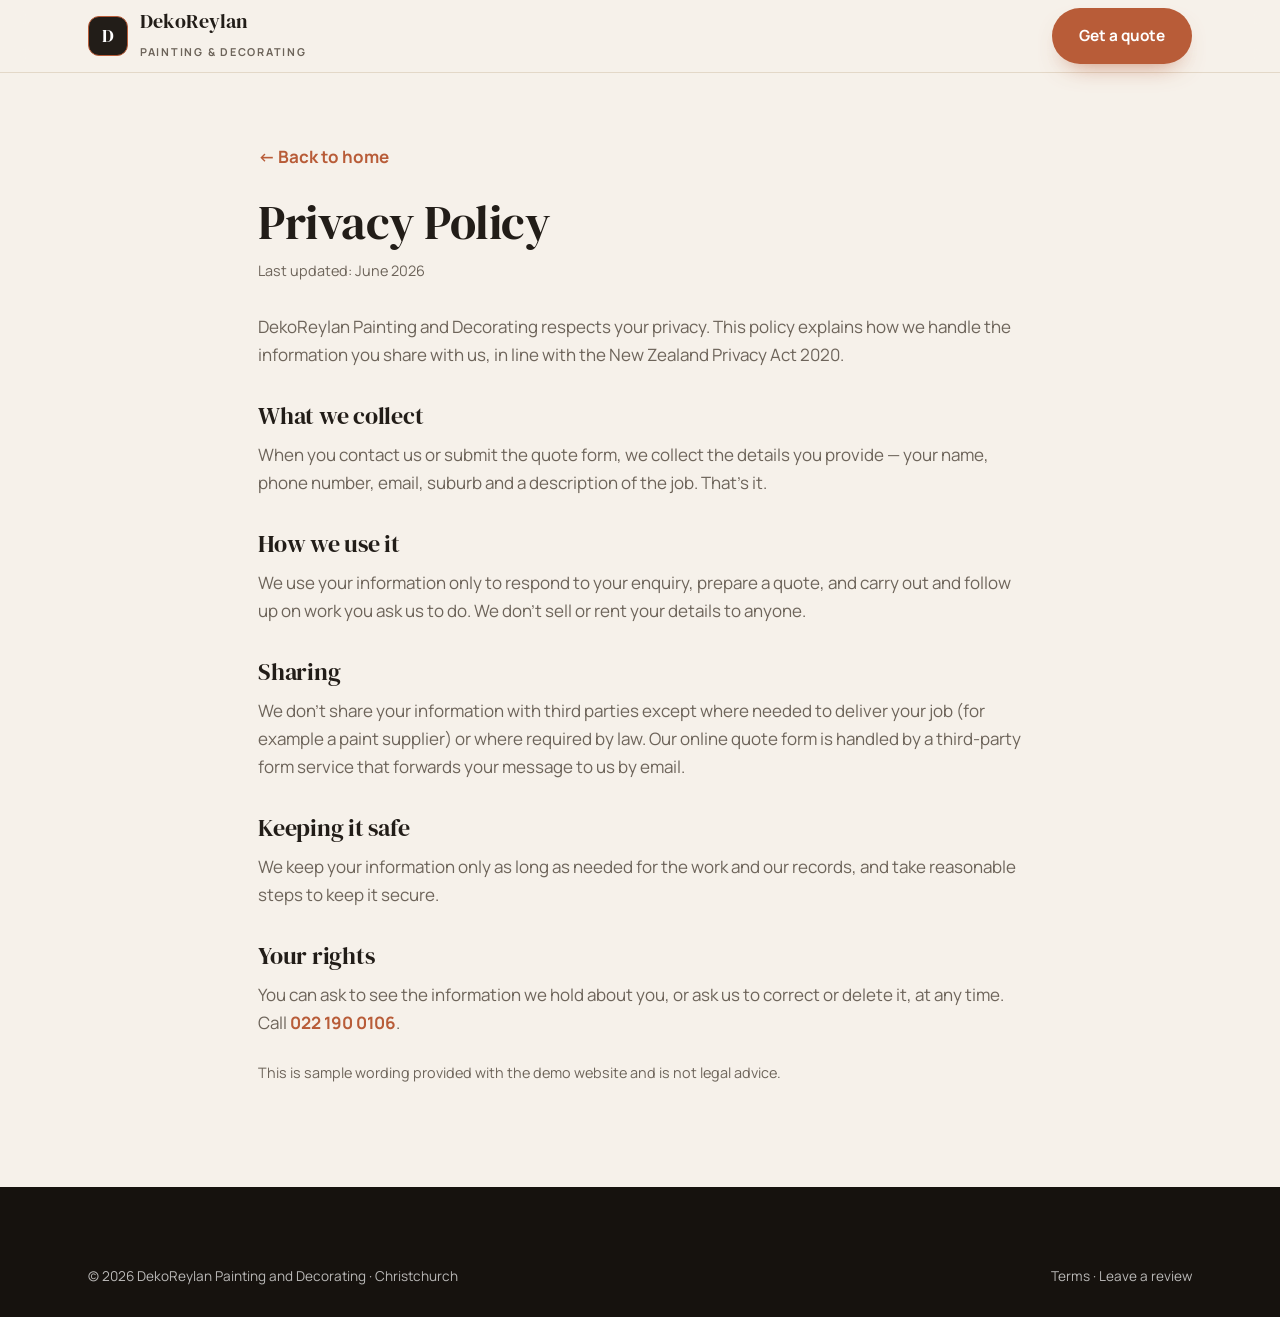
==== commit 4edc70b6: "Initial build: DekoReylan Painting and Decorating" ====
--- a/privacy.html
+++ b/privacy.html
@@ -4,71 +4,52 @@
 <meta charset="UTF-8">
 <meta name="viewport" content="width=device-width, initial-scale=1.0">
 <title>Privacy Policy | DekoReylan Painting and Decorating</title>
-<meta name="description" content="Privacy policy for DekoReylan Painting and Decorating, Christchurch.">
-<meta name="theme-color" content="#211c18">
-<link rel="icon" href="data:image/svg+xml,%3Csvg xmlns='http://www.w3.org/2000/svg' viewBox='0 0 100 100'%3E%3Crect width='100' height='100' rx='22' fill='%23bf5b3c'/%3E%3Ctext x='50' y='70' font-family='Georgia,serif' font-size='58' font-weight='600' fill='white' text-anchor='middle'%3ED%3C/text%3E%3C/svg%3E">
 <link rel="preconnect" href="https://fonts.googleapis.com">
 <link rel="preconnect" href="https://fonts.gstatic.com" crossorigin>
-<link href="https://fonts.googleapis.com/css2?family=Newsreader:ital,opsz,wght@0,6..72,400;0,6..72,500;0,6..72,600;1,6..72,400&family=Karla:wght@400;500;600;700&display=swap" rel="stylesheet">
+<link href="https://fonts.googleapis.com/css2?family=DM+Serif+Display:ital@0;1&family=Manrope:wght@400;500;600;700;800&display=swap" rel="stylesheet">
 <link rel="stylesheet" href="styles.css">
+<link rel="icon" href="data:image/svg+xml,%3Csvg xmlns='http://www.w3.org/2000/svg' viewBox='0 0 100 100'%3E%3Crect width='100' height='100' rx='22' fill='%23221d18'/%3E%3Ctext x='50' y='70' font-family='Georgia,serif' font-size='58' fill='%23b85c38' text-anchor='middle'%3ED%3C/text%3E%3C/svg%3E">
 </head>
 <body>
-<nav class="nav scrolled">
-  <a href="index.html" class="brand"><span class="mark">D</span><span class="bname">DekoReylan<small>Painting &amp; Decorating</small></span></a>
-  <div class="nav-cta"><a href="index.html#contact" class="btn btn--accent">Get a Quote</a></div>
-</nav>
-
-<header class="page-hero">
-  <div class="wrap">
-    <span class="eyebrow">Legal</span>
-    <h1>Privacy Policy</h1>
-    <p>How DekoReylan Painting and Decorating collects, uses and protects your information. Placeholder content for this demo.</p>
+<header class="nav">
+  <div class="wrap nav-inner">
+    <a class="brand" href="index.html">
+      <span class="brand-mark">D</span>
+      <span><span class="brand-name">DekoReylan</span><br><span class="brand-sub">Painting &amp; Decorating</span></span>
+    </a>
+    <div class="nav-cta"><a class="btn btn-primary" href="index.html#contact">Get a quote</a></div>
   </div>
 </header>
 
-<section class="section">
-  <div class="wrap">
-    <div class="prose">
-      <a href="index.html" class="back-link">← Back to home</a>
-      <p><em>Last updated: <span data-year>2026</span>. This is placeholder content provided as part of a website demo and should be reviewed by DekoReylan Painting and Decorating before going live.</em></p>
+<div class="subpage">
+  <a class="back" href="index.html">← Back to home</a>
+  <h1>Privacy Policy</h1>
+  <p class="meta">Last updated: June 2026</p>
+  <p>DekoReylan Painting and Decorating respects your privacy. This policy explains how we handle the information you share with us, in line with the New Zealand Privacy Act 2020.</p>
 
-      <h2>1. Introduction</h2>
-      <p>DekoReylan Painting and Decorating ("we", "us", "our") respects your privacy. This policy explains how we handle personal information in accordance with the Privacy Act 2020.</p>
+  <h2>What we collect</h2>
+  <p>When you contact us or submit the quote form, we collect the details you provide — your name, phone number, email, suburb and a description of the job. That's it.</p>
 
-      <h2>2. Information we collect</h2>
-      <ul>
-        <li>Contact details you provide through our quote and feedback forms (name, email, phone, suburb).</li>
-        <li>Details about the painting or decorating work you enquire about.</li>
-        <li>Basic technical information your browser sends when you visit this site.</li>
-      </ul>
+  <h2>How we use it</h2>
+  <p>We use your information only to respond to your enquiry, prepare a quote, and carry out and follow up on work you ask us to do. We don't sell or rent your details to anyone.</p>
 
-      <h2>3. How we use your information</h2>
-      <p>We use your information to respond to enquiries, prepare quotes, carry out and schedule work, and improve how we operate. We do not sell your personal information.</p>
+  <h2>Sharing</h2>
+  <p>We don't share your information with third parties except where needed to deliver your job (for example a paint supplier) or where required by law. Our online quote form is handled by a third-party form service that forwards your message to us by email.</p>
 
-      <h2>4. Sharing</h2>
-      <p>We only share information with third parties where it's necessary to deliver our services or where required by law.</p>
+  <h2>Keeping it safe</h2>
+  <p>We keep your information only as long as needed for the work and our records, and take reasonable steps to keep it secure.</p>
 
-      <h2>5. Storage and security</h2>
-      <p>We take reasonable steps to keep your information secure and to retain it only for as long as needed.</p>
+  <h2>Your rights</h2>
+  <p>You can ask to see the information we hold about you, or ask us to correct or delete it, at any time. Call <a href="tel:+64221900106" style="color:var(--clay);font-weight:700;">022 190 0106</a>.</p>
 
-      <h2>6. Your rights</h2>
-      <p>You may request access to, or correction of, the personal information we hold about you at any time by contacting us.</p>
-
-      <h2>7. Contact</h2>
-      <p>For any privacy questions, email <a href="mailto:hello@dekoreylan.co.nz" style="color:var(--accent)">hello@dekoreylan.co.nz</a> or call <a href="tel:+64221900106" style="color:var(--accent)">022 190 0106</a>.</p>
-    </div>
-  </div>
-</section>
+  <p style="margin-top:24px;font-size:0.9rem;">This is sample wording provided with the demo website and is not legal advice.</p>
+</div>
 
 <footer class="footer">
   <div class="wrap">
-    <div class="footer-bottom" style="border-top:1px solid var(--line);padding-top:26px">
-      <p>© <span data-year>2026</span> DekoReylan Painting and Decorating · Christchurch, New Zealand</p>
-      <div class="fl">
-        <a href="terms.html">Terms &amp; Conditions</a>
-        <a href="privacy.html">Privacy Policy</a>
-        <a href="review.html">Reviews</a>
-      </div>
+    <div class="footer-bottom" style="border:0;">
+      <span>© <span id="yr">2026</span> DekoReylan Painting and Decorating · Christchurch</span>
+      <span><a href="terms.html">Terms</a> · <a href="review.html">Leave a review</a></span>
     </div>
   </div>
 </footer>
--- a/styles.css
+++ b/styles.css
@@ -1,358 +1,268 @@
 /* DekoReylan Painting and Decorating — Crafted archetype
-   Fonts: Newsreader (display serif) + Karla (body)
-   Accent: warm terracotta #bf5b3c · Anchor: warm espresso #211c18 */
-
-:root{
-  --bg:#211c18;
-  --bg-2:#2a241f;
-  --bg-3:#352d26;
-  --bone:#f3ede2;
-  --light:#fdfbf7;
-  --ink:#26201b;
-  --ink-soft:#54493f;
-  --muted:#897e70;
-  --muted-dk:#b9ac9c;
-  --line:rgba(255,255,255,.10);
-  --line-dk:rgba(38,32,27,.13);
-  --accent:#bf5b3c;
-  --accent-2:#d6764f;
-  --accent-soft:rgba(191,91,60,.10);
-  --radius:14px;
-  --radius-lg:22px;
-  --maxw:1180px;
-  --shadow:0 26px 60px -28px rgba(40,28,20,.45);
-  --ease:cubic-bezier(.22,.61,.36,1);
-}
-
-*{box-sizing:border-box;margin:0;padding:0}
-html{scroll-behavior:smooth;-webkit-text-size-adjust:100%}
-body{
-  font-family:'Karla',system-ui,sans-serif;
-  background:var(--light);
-  color:var(--ink);
-  line-height:1.65;
-  font-size:17px;
-  overflow-x:hidden;
-}
-img{max-width:100%;display:block}
-a{color:inherit;text-decoration:none}
-
-h1,h2,h3,h4,.display{
-  font-family:'Newsreader',Georgia,serif;
-  font-weight:500;
-  line-height:1.08;
-  letter-spacing:-.012em;
-}
-
-.wrap{max-width:var(--maxw);margin:0 auto;padding:0 26px}
-.section{padding:118px 0;position:relative}
-.section--bone{background:var(--bone)}
-.section--dark{background:var(--bg);color:#eee6db}
-
-.eyebrow{
-  font-family:'Karla',sans-serif;
-  text-transform:uppercase;
-  letter-spacing:.26em;
-  font-size:.73rem;
-  font-weight:700;
-  color:var(--accent);
-  display:inline-flex;
-  align-items:center;
-  gap:11px;
-}
-.eyebrow::before{content:"";width:26px;height:1.5px;background:var(--accent);display:inline-block}
-.section--dark .eyebrow{color:var(--accent-2)}
-
-.s-head{max-width:680px;margin-bottom:60px}
-.s-head h2{font-size:clamp(2.2rem,4.8vw,3.5rem);margin:20px 0 16px}
-.s-head p{color:var(--muted);font-size:1.08rem;max-width:580px}
-.section--dark .s-head p{color:var(--muted-dk)}
-.s-head h2 em{font-style:italic;color:var(--accent);font-weight:400}
-
-/* Buttons */
-.btn{
-  display:inline-flex;align-items:center;justify-content:center;gap:9px;
-  font-family:'Karla',sans-serif;font-weight:700;
-  letter-spacing:.015em;font-size:.96rem;
-  padding:15px 30px;border-radius:50px;
-  cursor:pointer;border:1.5px solid transparent;
-  transition:transform .25s var(--ease),background .25s var(--ease),color .25s var(--ease),box-shadow .25s var(--ease),border-color .25s var(--ease);
-  white-space:nowrap;
-}
-.btn--accent{background:var(--accent);color:#fff;box-shadow:0 14px 34px -14px rgba(191,91,60,.75)}
-.btn--accent:hover{background:var(--accent-2);transform:translateY(-2px)}
-.btn--ghost{background:transparent;border-color:rgba(255,255,255,.36);color:#fff}
-.btn--ghost:hover{border-color:#fff;background:rgba(255,255,255,.08);transform:translateY(-2px)}
-.btn--dark{background:var(--ink);color:#fff}
-.btn--dark:hover{background:#000;transform:translateY(-2px)}
-.btn--block{width:100%}
+   Fonts: DM Serif Display (display) + Manrope (body)
+   Palette: warm bone/cream, warm charcoal anchor, clay accent */
+
+:root {
+  --bone: #f6f1ea;
+  --bone-2: #efe6d9;
+  --cream: #fbf8f3;
+  --ink: #221d18;
+  --ink-2: #2b2520;
+  --muted: #6d645a;
+  --line: #e3d8c8;
+  --clay: #b85c38;
+  --clay-dark: #9c4a2b;
+  --white: #ffffff;
+  --radius: 14px;
+  --shadow: 0 18px 48px -28px rgba(34, 29, 24, 0.55);
+  --maxw: 1160px;
+  --img-filter: saturate(0.82) contrast(1.04) brightness(0.98);
+}
+
+* { box-sizing: border-box; margin: 0; padding: 0; }
+
+html { scroll-behavior: smooth; }
+
+body {
+  font-family: "Manrope", system-ui, sans-serif;
+  color: var(--ink-2);
+  background: var(--bone);
+  line-height: 1.65;
+  font-size: 17px;
+  -webkit-font-smoothing: antialiased;
+  text-rendering: optimizeLegibility;
+}
+
+h1, h2, h3, h4 {
+  font-family: "DM Serif Display", Georgia, serif;
+  font-weight: 400;
+  line-height: 1.08;
+  color: var(--ink);
+  letter-spacing: -0.01em;
+}
+
+a { color: inherit; text-decoration: none; }
+img { display: block; max-width: 100%; }
+
+.wrap { max-width: var(--maxw); margin: 0 auto; padding: 0 28px; }
+
+.eyebrow {
+  font-family: "Manrope", sans-serif;
+  font-weight: 700;
+  font-size: 0.78rem;
+  letter-spacing: 0.18em;
+  text-transform: uppercase;
+  color: var(--clay);
+  margin-bottom: 18px;
+}
+
+.btn {
+  display: inline-flex;
+  align-items: center;
+  gap: 9px;
+  font-family: "Manrope", sans-serif;
+  font-weight: 700;
+  font-size: 0.96rem;
+  padding: 14px 26px;
+  border-radius: 999px;
+  border: 1.5px solid transparent;
+  cursor: pointer;
+  transition: transform .2s ease, background .2s ease, color .2s ease, box-shadow .2s ease;
+  white-space: nowrap;
+}
+.btn-primary { background: var(--clay); color: #fff; box-shadow: 0 12px 26px -14px rgba(184,92,56,.8); }
+.btn-primary:hover { background: var(--clay-dark); transform: translateY(-2px); }
+.btn-ghost { background: transparent; border-color: rgba(255,255,255,.55); color: #fff; }
+.btn-ghost:hover { background: rgba(255,255,255,.12); transform: translateY(-2px); }
+.btn-dark { background: var(--ink); color: #fff; }
+.btn-dark:hover { background: #000; transform: translateY(-2px); }
 
 /* ---------- NAV ---------- */
-.nav{
-  position:fixed;top:0;left:0;right:0;z-index:80;
-  display:flex;align-items:center;justify-content:space-between;
-  padding:18px 34px;
-  background:rgba(33,28,24,0);
-  transition:background .4s var(--ease),padding .4s var(--ease),box-shadow .4s var(--ease);
-}
-.nav.scrolled{background:rgba(31,26,22,.94);backdrop-filter:blur(12px);padding:12px 34px;box-shadow:0 1px 0 rgba(255,255,255,.06)}
-.brand{display:flex;align-items:center;gap:13px;color:#fff}
-.brand .mark{
-  width:42px;height:42px;border-radius:11px;
-  background:var(--accent);color:#fff;
-  font-family:'Newsreader',serif;font-weight:600;font-size:1.18rem;
-  display:grid;place-items:center;letter-spacing:.01em;
-  box-shadow:0 8px 20px -8px rgba(191,91,60,.85);
-}
-.brand .bname{font-family:'Newsreader',serif;font-weight:600;font-size:1.28rem;letter-spacing:0;line-height:1}
-.brand .bname small{display:block;font-family:'Karla',sans-serif;font-size:.58rem;letter-spacing:.32em;text-transform:uppercase;color:var(--accent-2);font-weight:700;margin-top:4px}
-.nav-links{display:flex;align-items:center;gap:34px}
-.nav-links a{color:rgba(255,255,255,.82);font-size:.95rem;font-weight:500;transition:color .2s}
-.nav-links a:hover{color:#fff}
-.nav-cta{display:flex;align-items:center;gap:16px}
-.nav-phone{color:#fff;font-family:'Karla',sans-serif;font-weight:700;letter-spacing:.01em;display:flex;align-items:center;gap:8px}
-.nav-phone svg{width:16px;height:16px;fill:var(--accent-2)}
-.burger{display:none;flex-direction:column;gap:5px;background:none;border:0;cursor:pointer;padding:6px}
-.burger span{width:26px;height:2px;background:#fff;display:block;transition:.3s}
+.nav {
+  position: sticky; top: 0; z-index: 50;
+  background: rgba(246,241,234,.86);
+  backdrop-filter: blur(12px);
+  border-bottom: 1px solid var(--line);
+}
+.nav-inner { display: flex; align-items: center; justify-content: space-between; height: 72px; }
+.brand { display: flex; align-items: center; gap: 12px; }
+.brand-mark {
+  width: 40px; height: 40px; border-radius: 11px;
+  background: var(--ink); color: #fff;
+  display: grid; place-items: center;
+  font-family: "DM Serif Display", serif; font-size: 1.15rem;
+  border: 1.5px solid var(--clay);
+}
+.brand-name { font-family: "DM Serif Display", serif; font-size: 1.22rem; color: var(--ink); line-height: 1; }
+.brand-sub { font-size: 0.68rem; letter-spacing: 0.16em; text-transform: uppercase; color: var(--muted); font-weight: 700; }
+.nav-links { display: flex; align-items: center; gap: 30px; }
+.nav-links a.lnk { font-weight: 600; font-size: 0.95rem; color: var(--ink-2); }
+.nav-links a.lnk:hover { color: var(--clay); }
+.nav-cta { display: flex; align-items: center; gap: 14px; }
+.nav-phone { font-weight: 700; font-size: 0.95rem; }
+.nav-toggle { display: none; background: none; border: 0; font-size: 1.5rem; cursor: pointer; color: var(--ink); }
+@media (max-width: 880px) {
+  .nav-links { display: none; }
+  .nav-phone { display: none; }
+}
 
 /* ---------- HERO ---------- */
-.hero{
-  position:relative;min-height:100vh;
-  display:flex;align-items:flex-end;
-  background:var(--bg);
-  overflow:hidden;
-}
-.hero-slides{position:absolute;inset:0;z-index:0}
-.hero-slide{
-  position:absolute;inset:0;
-  background-size:cover;background-position:center;
-  filter:saturate(.92) contrast(1.02) brightness(1.02);
-  opacity:0;transform:scale(1.08);
-  transition:opacity 1.6s ease,transform 7s linear;
-}
-.hero-slide.active{opacity:1;transform:scale(1)}
-.hero-overlay{
-  position:absolute;inset:0;z-index:1;
-  background:
-    linear-gradient(180deg,rgba(33,28,24,.50) 0%,rgba(33,28,24,.32) 40%,rgba(33,28,24,.84) 100%),
-    linear-gradient(90deg,rgba(33,28,24,.74) 0%,rgba(33,28,24,.20) 62%);
-}
-.hero-inner{position:relative;z-index:2;width:100%;max-width:var(--maxw);margin:0 auto;padding:0 26px 100px}
-.hero-eyebrow{color:var(--accent-2);margin-bottom:24px}
-.hero h1{
-  color:#fff;font-weight:500;font-size:clamp(2.7rem,6.6vw,5.4rem);max-width:17ch;
-  text-shadow:0 4px 30px rgba(0,0,0,.35);
-}
-.hero h1 .accent{color:var(--accent-2);font-style:italic;font-weight:400}
-.hero-sub{color:rgba(255,255,255,.90);font-size:1.2rem;max-width:54ch;margin:26px 0 38px;line-height:1.6}
-.hero-actions{display:flex;gap:16px;flex-wrap:wrap}
-.hero-dots{position:absolute;bottom:42px;right:34px;z-index:3;display:flex;gap:10px}
-.hero-dots button{width:34px;height:4px;border:0;border-radius:2px;background:rgba(255,255,255,.3);cursor:pointer;transition:background .3s,width .3s}
-.hero-dots button.active{background:var(--accent-2);width:48px}
+.hero { position: relative; min-height: 90vh; display: flex; align-items: flex-end; background: var(--ink); overflow: hidden; }
+.hero-slides { position: absolute; inset: 0; }
+.hero-slide {
+  position: absolute; inset: 0;
+  background-size: cover; background-position: center;
+  filter: var(--img-filter);
+  opacity: 0; transition: opacity 1.6s ease-in-out;
+}
+.hero-slide.active { opacity: 1; }
+.hero::after {
+  content: ""; position: absolute; inset: 0;
+  background: linear-gradient(180deg, rgba(34,29,24,.42) 0%, rgba(34,29,24,.55) 55%, rgba(34,29,24,.78) 100%);
+}
+.hero-content { position: relative; z-index: 2; padding: 0 0 78px; max-width: 760px; }
+.hero .eyebrow { color: #f1c4a8; }
+.hero h1 { color: #fff; font-size: clamp(2.6rem, 6vw, 4.5rem); margin-bottom: 22px; }
+.hero p.lead { color: rgba(255,255,255,.9); font-size: 1.18rem; max-width: 560px; margin-bottom: 32px; }
+.hero-actions { display: flex; gap: 14px; flex-wrap: wrap; }
+@media (max-width: 880px){ .hero-content { padding-bottom: 54px; } }
+
+/* ---------- SECTIONS ---------- */
+section { padding: 96px 0; }
+.sec-bone { background: var(--bone); }
+.sec-cream { background: var(--cream); }
+.sec-2 { background: var(--bone-2); }
+.sec-head { max-width: 620px; margin-bottom: 54px; }
+.sec-head.center { margin-left: auto; margin-right: auto; text-align: center; }
+.sec-head h2 { font-size: clamp(2rem, 4vw, 2.9rem); margin-bottom: 16px; }
+.sec-head p { color: var(--muted); font-size: 1.08rem; }
 
 /* ---------- TRUST STRIP ---------- */
-.trust{background:var(--bg-2);border-top:1px solid var(--line);border-bottom:1px solid var(--line)}
-.trust-grid{display:grid;grid-template-columns:repeat(3,1fr);gap:0}
-.trust-item{padding:42px 32px;display:flex;gap:18px;align-items:flex-start;border-right:1px solid var(--line)}
-.trust-item:last-child{border-right:0}
-.trust-item .ic{flex:0 0 auto;width:48px;height:48px;border-radius:12px;background:var(--accent-soft);display:grid;place-items:center}
-.trust-item .ic svg{width:24px;height:24px;stroke:var(--accent-2);fill:none;stroke-width:1.7}
-.trust-item h3{color:#fff;font-size:1.22rem;margin-bottom:6px;font-weight:600}
-.trust-item p{color:var(--muted-dk);font-size:.96rem;line-height:1.55}
+.trust { background: var(--ink); color: #fff; padding: 0; }
+.trust-grid { display: grid; grid-template-columns: repeat(3,1fr); }
+.trust-item { padding: 38px 30px; border-right: 1px solid rgba(255,255,255,.1); display: flex; gap: 18px; align-items: flex-start; }
+.trust-item:last-child { border-right: 0; }
+.trust-ic { color: var(--clay); flex: 0 0 auto; margin-top: 2px; }
+.trust-item h4 { color: #fff; font-family: "Manrope",sans-serif; font-weight: 800; font-size: 1.02rem; margin-bottom: 5px; letter-spacing: -0.01em; }
+.trust-item p { color: rgba(255,255,255,.72); font-size: 0.92rem; line-height: 1.5; }
+@media (max-width: 760px){ .trust-grid { grid-template-columns: 1fr; } .trust-item { border-right: 0; border-bottom: 1px solid rgba(255,255,255,.1); } }
 
 /* ---------- SERVICES ---------- */
-.svc-grid{display:grid;grid-template-columns:repeat(3,1fr);gap:24px}
-.svc-card{
-  background:var(--light);border:1px solid var(--line-dk);border-radius:var(--radius-lg);
-  padding:38px 32px;position:relative;overflow:hidden;
-  transition:transform .35s var(--ease),box-shadow .35s var(--ease),border-color .35s;
-}
-.svc-card::before{content:"";position:absolute;top:0;left:0;width:100%;height:3px;background:var(--accent);transform:scaleX(0);transform-origin:left;transition:transform .4s var(--ease)}
-.svc-card:hover{transform:translateY(-6px);box-shadow:var(--shadow);border-color:transparent}
-.svc-card:hover::before{transform:scaleX(1)}
-.svc-num{font-family:'Newsreader',serif;font-style:italic;font-weight:500;font-size:1.15rem;color:var(--accent);letter-spacing:.02em}
-.svc-card .ic{width:56px;height:56px;border-radius:14px;background:var(--bone);display:grid;place-items:center;margin:16px 0 22px}
-.svc-card .ic svg{width:28px;height:28px;stroke:var(--ink);fill:none;stroke-width:1.6}
-.svc-card h3{font-size:1.4rem;margin-bottom:11px;font-weight:600}
-.svc-card p{color:var(--muted);font-size:.98rem}
+.svc-grid { display: grid; grid-template-columns: repeat(3,1fr); gap: 22px; }
+.svc-card {
+  background: var(--white); border: 1px solid var(--line); border-radius: var(--radius);
+  padding: 34px 30px; transition: transform .25s ease, box-shadow .25s ease, border-color .25s ease;
+}
+.svc-card:hover { transform: translateY(-5px); box-shadow: var(--shadow); border-color: #d8c7af; }
+.svc-ic {
+  width: 50px; height: 50px; border-radius: 12px; display: grid; place-items: center;
+  background: rgba(184,92,56,.1); color: var(--clay); margin-bottom: 20px;
+}
+.svc-card h3 { font-size: 1.5rem; margin-bottom: 10px; }
+.svc-card p { color: var(--muted); font-size: 0.98rem; }
+@media (max-width: 880px){ .svc-grid { grid-template-columns: 1fr; } }
 
 /* ---------- ABOUT ---------- */
-.about-grid{display:grid;grid-template-columns:1fr 1fr;gap:70px;align-items:center}
-.about-media{position:relative}
-.about-media img{width:100%;aspect-ratio:4/3;object-fit:cover;border-radius:var(--radius-lg);filter:saturate(.92) contrast(1.02) brightness(1.02)}
-.about-media .corner-tag{
-  position:absolute;bottom:-20px;left:-20px;
-  background:var(--accent);color:#fff;
-  padding:20px 26px;border-radius:16px;
-  font-family:'Newsreader',serif;line-height:1.05;
-  box-shadow:0 18px 38px -16px rgba(191,91,60,.7);
-}
-.about-media .corner-tag strong{display:block;font-size:2rem;font-weight:600}
-.about-media .corner-tag span{font-family:'Karla',sans-serif;font-size:.72rem;letter-spacing:.18em;text-transform:uppercase;opacity:.94}
-.about-copy h2{font-size:clamp(2rem,4.4vw,3rem);margin:18px 0 20px}
-.about-copy h2 em{font-style:italic;color:var(--accent);font-weight:400}
-.about-copy p{color:var(--ink-soft);margin-bottom:16px}
-.checklist{list-style:none;margin-top:26px;display:grid;gap:15px}
-.checklist li{display:flex;gap:13px;align-items:flex-start;font-weight:500;color:var(--ink)}
-.checklist li svg{flex:0 0 auto;width:22px;height:22px;margin-top:3px;fill:var(--accent)}
+.about { display: grid; grid-template-columns: 1fr 1.05fr; gap: 60px; align-items: center; }
+.about-media { position: relative; }
+.about-media img {
+  width: 100%; aspect-ratio: 4/3; object-fit: cover; border-radius: var(--radius);
+  filter: var(--img-filter);
+}
+.corner-tag {
+  position: absolute; left: -14px; bottom: -14px;
+  background: var(--clay); color: #fff; padding: 16px 22px; border-radius: 12px;
+  font-family: "DM Serif Display", serif; font-size: 1.05rem; line-height: 1.2; max-width: 200px;
+  box-shadow: var(--shadow);
+}
+.checklist { list-style: none; margin-top: 26px; display: grid; gap: 14px; }
+.checklist li { display: flex; gap: 13px; align-items: flex-start; font-weight: 600; color: var(--ink-2); }
+.checklist .tick { color: var(--clay); flex: 0 0 auto; margin-top: 3px; }
+.about p { color: var(--muted); margin-bottom: 14px; }
+@media (max-width: 880px){ .about { grid-template-columns: 1fr; gap: 44px; } .corner-tag { left: 14px; } }
 
 /* ---------- CREW ---------- */
-.crew-grid{display:grid;grid-template-columns:repeat(3,1fr);gap:24px}
-.crew-card{background:var(--bg-2);border:1px solid var(--line);border-radius:var(--radius-lg);padding:38px 28px;text-align:center;transition:transform .35s var(--ease),border-color .35s}
-.crew-card:hover{transform:translateY(-5px);border-color:rgba(191,91,60,.45)}
-.avatar{
-  width:88px;height:88px;border-radius:50%;margin:0 auto 20px;
-  background:var(--bg-3);display:grid;place-items:center;
-  font-family:'Newsreader',serif;font-weight:600;font-size:1.7rem;color:#fff;
-  border:2px solid var(--accent);box-shadow:0 0 0 5px rgba(191,91,60,.13);
-}
-.crew-card h3{color:#fff;font-size:1.3rem;font-weight:600}
-.crew-card .role-sub{color:var(--accent-2);font-family:'Karla',sans-serif;font-size:.73rem;letter-spacing:.18em;text-transform:uppercase;font-weight:700;margin:7px 0 13px}
-.crew-card p{color:var(--muted-dk);font-size:.94rem}
-.badge{display:inline-block;font-family:'Karla',sans-serif;font-weight:700;font-size:.71rem;letter-spacing:.16em;text-transform:uppercase;color:var(--accent);background:var(--accent-soft);padding:7px 15px;border-radius:40px;margin-bottom:20px}
+.crew-grid { display: grid; grid-template-columns: repeat(3,1fr); gap: 22px; }
+.crew-card { background: var(--white); border: 1px solid var(--line); border-radius: var(--radius); padding: 32px 28px; text-align: center; }
+.avatar {
+  width: 78px; height: 78px; border-radius: 50%; margin: 0 auto 18px;
+  background: var(--ink); color: #fff; display: grid; place-items: center;
+  font-family: "DM Serif Display", serif; font-size: 1.5rem;
+  border: 2px solid var(--clay); box-shadow: 0 0 0 6px rgba(184,92,56,.08);
+}
+.crew-card h3 { font-size: 1.32rem; margin-bottom: 6px; }
+.crew-card .role-sub { color: var(--clay); font-weight: 700; font-size: 0.82rem; letter-spacing: 0.08em; text-transform: uppercase; margin-bottom: 12px; }
+.crew-card p { color: var(--muted); font-size: 0.93rem; }
+.badge {
+  display: inline-block; background: rgba(184,92,56,.12); color: var(--clay-dark);
+  font-weight: 700; font-size: 0.72rem; letter-spacing: 0.12em; text-transform: uppercase;
+  padding: 6px 14px; border-radius: 999px; margin-bottom: 18px;
+}
+@media (max-width: 880px){ .crew-grid { grid-template-columns: 1fr; } }
 
 /* ---------- REVIEWS ---------- */
-.rev-grid{display:grid;grid-template-columns:repeat(3,1fr);gap:24px}
-.rev-card{background:var(--light);border:1px solid var(--line-dk);border-radius:var(--radius-lg);padding:34px;position:relative}
-.rev-stars{color:var(--accent);letter-spacing:3px;font-size:1.05rem;margin-bottom:16px}
-.rev-card p{color:var(--ink-soft);font-family:'Newsreader',serif;font-style:italic;font-size:1.12rem;line-height:1.5;margin-bottom:22px}
-.rev-author{display:flex;align-items:center;gap:12px}
-.rev-author .ra{width:44px;height:44px;border-radius:50%;background:var(--ink);color:#fff;display:grid;place-items:center;font-family:'Newsreader',serif;font-weight:600}
-.rev-author b{display:block;font-size:.99rem;font-weight:700}
-.rev-author span{font-size:.85rem;color:var(--muted)}
+.rev-grid { display: grid; grid-template-columns: repeat(2,1fr); gap: 22px; }
+.rev-card { background: var(--white); border: 1px solid var(--line); border-radius: var(--radius); padding: 32px 30px; }
+.stars { color: var(--clay); letter-spacing: 2px; margin-bottom: 14px; font-size: 1.05rem; }
+.rev-card p.quote { font-size: 1.06rem; color: var(--ink-2); margin-bottom: 18px; line-height: 1.6; }
+.rev-who { font-weight: 700; }
+.rev-where { color: var(--muted); font-size: 0.9rem; }
+@media (max-width: 760px){ .rev-grid { grid-template-columns: 1fr; } }
 
 /* ---------- REVIEW FUNNEL BANNER ---------- */
-.funnel{background:linear-gradient(135deg,#2a241f 0%,#1c1813 100%);position:relative;overflow:hidden}
-.funnel::after{content:"";position:absolute;right:-80px;top:-80px;width:320px;height:320px;background:radial-gradient(circle,rgba(191,91,60,.24),transparent 70%)}
-.funnel-inner{display:flex;align-items:center;justify-content:space-between;gap:44px;position:relative;z-index:1;flex-wrap:wrap}
-.funnel h2{color:#fff;font-size:clamp(1.9rem,4vw,2.9rem);max-width:19ch;font-weight:500}
-.funnel h2 em{font-style:italic;color:var(--accent-2);font-weight:400}
-.funnel .fstars{color:var(--accent-2);font-size:1.7rem;letter-spacing:5px;margin-bottom:14px}
-.funnel p{color:var(--muted-dk);margin-top:12px;max-width:42ch}
+.funnel { background: var(--ink); color: #fff; text-align: center; }
+.funnel h2 { color: #fff; font-size: clamp(1.8rem,3.6vw,2.6rem); margin-bottom: 14px; }
+.funnel .stars { font-size: 1.6rem; display: block; margin-bottom: 18px; }
+.funnel p { color: rgba(255,255,255,.75); max-width: 520px; margin: 0 auto 28px; }
 
 /* ---------- CONTACT ---------- */
-.contact-grid{display:grid;grid-template-columns:.85fr 1.15fr;gap:60px}
-.contact-info h2{color:#fff;font-size:clamp(2.1rem,4.6vw,3.2rem);margin:18px 0 20px;font-weight:500}
-.contact-info h2 em{font-style:italic;color:var(--accent-2);font-weight:400}
-.contact-info>p{color:var(--muted-dk);max-width:44ch;margin-bottom:32px}
-.cinfo-row{display:flex;gap:16px;align-items:flex-start;padding:20px 0;border-top:1px solid var(--line)}
-.cinfo-row:last-child{border-bottom:1px solid var(--line)}
-.cinfo-row .ic{flex:0 0 auto;width:46px;height:46px;border-radius:12px;background:var(--accent-soft);display:grid;place-items:center}
-.cinfo-row .ic svg{width:22px;height:22px;stroke:var(--accent-2);fill:none;stroke-width:1.7}
-.cinfo-row .lbl{font-family:'Karla',sans-serif;font-weight:700;font-size:.71rem;letter-spacing:.18em;text-transform:uppercase;color:var(--muted)}
-.cinfo-row a,.cinfo-row span{color:#fff;font-size:1.06rem;font-weight:500;display:block}
-.cinfo-row a:hover{color:var(--accent-2)}
-
-.form-card{background:var(--light);border-radius:var(--radius-lg);padding:42px;box-shadow:var(--shadow);color:var(--ink)}
-.form-card h3{font-size:1.7rem;margin-bottom:6px;font-weight:600}
-.form-card .fsub{color:var(--muted);font-size:.96rem;margin-bottom:26px}
-.field{margin-bottom:19px}
-.field label{display:block;font-family:'Karla',sans-serif;font-weight:700;font-size:.74rem;letter-spacing:.1em;text-transform:uppercase;color:var(--ink-soft);margin-bottom:8px}
-.field input,.field select,.field textarea{
-  width:100%;padding:14px 16px;border:1.5px solid var(--line-dk);border-radius:var(--radius);
-  font-family:'Karla',sans-serif;font-size:1rem;color:var(--ink);background:#fbf8f3;transition:border-color .2s,background .2s;
-}
-.field input:focus,.field select:focus,.field textarea:focus{outline:none;border-color:var(--accent);background:#fff}
-.field textarea{resize:vertical;min-height:120px}
-.field-row{display:grid;grid-template-columns:1fr 1fr;gap:18px}
+.contact { background: var(--ink); color: #fff; }
+.contact h2 { color: #fff; }
+.contact .sec-head p { color: rgba(255,255,255,.72); }
+.contact-grid { display: grid; grid-template-columns: 0.9fr 1.1fr; gap: 54px; align-items: start; }
+.contact-info .ci-row { display: flex; gap: 16px; align-items: flex-start; padding: 18px 0; border-bottom: 1px solid rgba(255,255,255,.12); }
+.contact-info .ci-ic { color: var(--clay); flex: 0 0 auto; margin-top: 2px; }
+.contact-info .ci-label { font-size: 0.78rem; letter-spacing: 0.12em; text-transform: uppercase; color: rgba(255,255,255,.55); font-weight: 700; }
+.contact-info .ci-val { font-weight: 700; font-size: 1.1rem; color: #fff; }
+.contact-info .ci-val a:hover { color: var(--clay); }
+.form { background: var(--cream); border-radius: var(--radius); padding: 34px; }
+.form label { display: block; font-weight: 700; font-size: 0.84rem; color: var(--ink); margin-bottom: 7px; }
+.field { margin-bottom: 18px; }
+.field input, .field textarea, .field select {
+  width: 100%; padding: 13px 15px; border: 1.5px solid var(--line); border-radius: 10px;
+  font-family: inherit; font-size: 1rem; background: #fff; color: var(--ink-2); transition: border-color .2s ease;
+}
+.field input:focus, .field textarea:focus, .field select:focus { outline: none; border-color: var(--clay); }
+.field textarea { resize: vertical; min-height: 110px; }
+.form .row2 { display: grid; grid-template-columns: 1fr 1fr; gap: 16px; }
+@media (max-width: 880px){ .contact-grid { grid-template-columns: 1fr; gap: 36px; } .form .row2 { grid-template-columns: 1fr; } }
 
 /* ---------- FOOTER ---------- */
-.footer{background:#19140f;color:#cfc6ba;padding:76px 0 36px}
-.footer-grid{display:grid;grid-template-columns:1.4fr 1fr 1fr;gap:50px;padding-bottom:46px;border-bottom:1px solid var(--line)}
-.footer .brand{margin-bottom:20px}
-.footer-about p{color:var(--muted-dk);max-width:40ch;font-size:.96rem}
-.footer h4{font-family:'Karla',sans-serif;font-weight:700;color:#fff;text-transform:uppercase;letter-spacing:.14em;font-size:.82rem;margin-bottom:18px}
-.footer ul{list-style:none;display:grid;gap:12px}
-.footer ul a{color:var(--muted-dk);font-size:.96rem;transition:color .2s}
-.footer ul a:hover{color:var(--accent-2)}
-.footer-bottom{display:flex;justify-content:space-between;align-items:center;padding-top:28px;flex-wrap:wrap;gap:12px}
-.footer-bottom p{color:var(--muted);font-size:.86rem}
-.footer-bottom .fl{display:flex;gap:22px}
-.footer-bottom .fl a{color:var(--muted);font-size:.86rem}
-.footer-bottom .fl a:hover{color:#fff}
-
-/* ---------- INTRO OVERLAY ---------- */
-#intro{position:fixed;inset:0;z-index:200;background:var(--bg);display:grid;place-items:center;transition:opacity .7s ease,visibility .7s}
-#intro.done{opacity:0;visibility:hidden}
-.intro-logo{text-align:center}
-.intro-logo .mark{width:66px;height:66px;border-radius:16px;background:var(--accent);color:#fff;font-family:'Newsreader',serif;font-weight:600;font-size:1.9rem;display:grid;place-items:center;margin:0 auto 20px;animation:pop .6s var(--ease)}
-.intro-logo .t{font-family:'Newsreader',serif;color:#fff;letter-spacing:.04em;font-size:1.3rem;opacity:0;animation:fadeUp .6s var(--ease) .25s forwards}
-.intro-bar{width:160px;height:3px;background:rgba(255,255,255,.12);border-radius:2px;margin:22px auto 0;overflow:hidden}
-.intro-bar span{display:block;height:100%;width:0;background:var(--accent);animation:load 1.1s var(--ease) .15s forwards}
-@keyframes pop{0%{transform:scale(.6);opacity:0}100%{transform:scale(1);opacity:1}}
-@keyframes load{to{width:100%}}
-
-/* ---------- REVEAL ---------- */
-.reveal{opacity:0;transform:translateY(28px);transition:opacity .7s var(--ease),transform .7s var(--ease)}
-.reveal.in{opacity:1;transform:none}
-.reveal.d1{transition-delay:.08s}.reveal.d2{transition-delay:.16s}.reveal.d3{transition-delay:.24s}.reveal.d4{transition-delay:.32s}
-@keyframes fadeUp{to{opacity:1;transform:none}}
-
-/* ---------- PAGE HEADER (sub pages) ---------- */
-.page-hero{background:var(--bg);color:#fff;padding:160px 0 86px;position:relative;overflow:hidden}
-.page-hero::after{content:"";position:absolute;right:-60px;bottom:-60px;width:300px;height:300px;background:radial-gradient(circle,rgba(191,91,60,.2),transparent 70%)}
-.page-hero h1{font-size:clamp(2.5rem,6vw,4.1rem);margin-top:16px;font-weight:500}
-.page-hero p{color:var(--muted-dk);max-width:56ch;margin-top:16px}
-.prose{max-width:780px;margin:0 auto}
-.prose h2{font-size:1.7rem;margin:40px 0 14px;font-weight:600}
-.prose h3{font-size:1.25rem;margin:26px 0 10px;font-weight:600}
-.prose p,.prose li{color:var(--ink-soft);margin-bottom:14px}
-.prose ul{padding-left:22px;margin-bottom:14px}
-.back-link{display:inline-flex;align-items:center;gap:8px;color:var(--accent);font-family:'Karla',sans-serif;font-weight:700;letter-spacing:.04em;font-size:.9rem;margin-bottom:30px}
-
-/* ---------- REVIEW PAGE ---------- */
-.review-wrap{min-height:100vh;display:grid;place-items:center;background:var(--bg);padding:120px 24px 60px;color:#fff}
-.review-card{max-width:600px;text-align:center;background:var(--bg-2);border:1px solid var(--line);border-radius:24px;padding:58px 46px;box-shadow:var(--shadow)}
-.review-card .mark{width:60px;height:60px;border-radius:15px;background:var(--accent);color:#fff;font-family:'Newsreader',serif;font-weight:600;font-size:1.7rem;display:grid;place-items:center;margin:0 auto 24px}
-.review-card h1{font-size:2.2rem;margin-bottom:12px;font-weight:500}
-.review-card>p{color:var(--muted-dk);margin-bottom:34px}
-.stars-pick{display:flex;justify-content:center;gap:10px;margin-bottom:14px}
-.stars-pick button{background:none;border:0;cursor:pointer;font-size:2.8rem;color:#4a4036;transition:transform .15s,color .15s;line-height:1}
-.stars-pick button:hover{transform:scale(1.15)}
-.stars-pick button.lit{color:var(--accent)}
-.review-hint{color:var(--muted);font-size:.92rem;min-height:24px}
-
-/* ---------- PRIVATE FEEDBACK PAGE ---------- */
-.feedback-wrap{min-height:100vh;display:grid;place-items:center;background:var(--bone);padding:120px 24px 60px}
-.feedback-card{max-width:560px;width:100%;background:#fff;border-radius:24px;padding:48px 42px;box-shadow:var(--shadow)}
-.feedback-card .mark{width:54px;height:54px;border-radius:14px;background:var(--accent);color:#fff;font-family:'Newsreader',serif;font-weight:600;font-size:1.5rem;display:grid;place-items:center;margin-bottom:22px}
-.feedback-card h1{font-size:2rem;margin-bottom:8px;font-weight:500}
-.feedback-card>p{color:var(--muted);margin-bottom:28px}
-.success-state{display:none;text-align:center;padding:20px 0}
-.success-state.show{display:block}
-.success-state .check{width:74px;height:74px;border-radius:50%;background:var(--accent-soft);display:grid;place-items:center;margin:0 auto 20px}
-.success-state .check svg{width:38px;height:38px;stroke:var(--accent);fill:none;stroke-width:2.2}
-.success-state h2{font-size:1.7rem;margin-bottom:10px;font-weight:600}
-.success-state p{color:var(--muted)}
-
-/* ---------- RESPONSIVE ---------- */
-@media(max-width:960px){
-  .nav-links{display:none}
-  .burger{display:flex}
-  .nav-links.open{display:flex;flex-direction:column;position:absolute;top:100%;left:0;right:0;background:rgba(31,26,22,.98);padding:24px 34px;gap:20px;border-top:1px solid var(--line)}
-  .trust-grid{grid-template-columns:1fr}
-  .trust-item{border-right:0;border-bottom:1px solid var(--line)}
-  .trust-item:last-child{border-bottom:0}
-  .svc-grid{grid-template-columns:1fr 1fr}
-  .about-grid{grid-template-columns:1fr;gap:54px}
-  .crew-grid{grid-template-columns:1fr 1fr}
-  .rev-grid{grid-template-columns:1fr}
-  .contact-grid{grid-template-columns:1fr;gap:44px}
-  .footer-grid{grid-template-columns:1fr;gap:36px}
-}
-@media(max-width:560px){
-  body{font-size:16px}
-  .section{padding:82px 0}
-  .svc-grid,.crew-grid{grid-template-columns:1fr}
-  .field-row{grid-template-columns:1fr}
-  .nav{padding:14px 20px}
-  .hero-inner{padding-bottom:76px}
-  .hero-dots{right:20px;bottom:24px}
-  .nav-phone span{display:none}
-  .form-card,.review-card,.feedback-card{padding:32px 26px}
-  .about-media .corner-tag{left:0}
-}
-@media(prefers-reduced-motion:reduce){
-  *{animation-duration:.001ms!important;transition-duration:.001ms!important;scroll-behavior:auto}
-  .hero-slide{transition:opacity .3s}
-}
+.footer { background: #16120e; color: rgba(255,255,255,.7); padding: 56px 0 30px; }
+.footer-top { display: flex; justify-content: space-between; gap: 30px; flex-wrap: wrap; padding-bottom: 30px; border-bottom: 1px solid rgba(255,255,255,.1); }
+.footer .brand-name { color: #fff; }
+.footer .brand-sub { color: rgba(255,255,255,.5); }
+.footer-links { display: flex; gap: 26px; flex-wrap: wrap; align-items: center; }
+.footer-links a { font-weight: 600; font-size: 0.92rem; }
+.footer-links a:hover { color: var(--clay); }
+.footer-bottom { padding-top: 22px; font-size: 0.85rem; display: flex; justify-content: space-between; gap: 16px; flex-wrap: wrap; }
+
+/* ---------- SUBPAGE ---------- */
+.subpage { max-width: 820px; margin: 0 auto; padding: 70px 28px 90px; }
+.subpage h1 { font-size: clamp(2.2rem,5vw,3rem); margin-bottom: 10px; }
+.subpage h2 { font-size: 1.5rem; margin: 34px 0 12px; }
+.subpage p, .subpage li { color: var(--muted); margin-bottom: 12px; }
+.subpage ul { padding-left: 22px; }
+.subpage .back { display: inline-flex; gap: 8px; align-items: center; font-weight: 700; color: var(--clay); margin-bottom: 26px; }
+.subpage .meta { color: var(--muted); font-size: 0.9rem; margin-bottom: 30px; }
+
+.review-hero { text-align: center; max-width: 640px; margin: 0 auto; padding: 80px 28px 40px; }
+.review-hero .stars { font-size: 2.4rem; color: var(--clay); margin-bottom: 20px; }
+.review-hero h1 { font-size: clamp(2.2rem,5vw,3.2rem); margin-bottom: 16px; }
+.review-hero p { color: var(--muted); font-size: 1.1rem; margin-bottom: 32px; }
+.review-actions { display: flex; gap: 14px; justify-content: center; flex-wrap: wrap; }
+
+@media (prefers-reduced-motion: reduce) {
+  .hero-slide { transition: none; }
+  html { scroll-behavior: auto; }
+}
